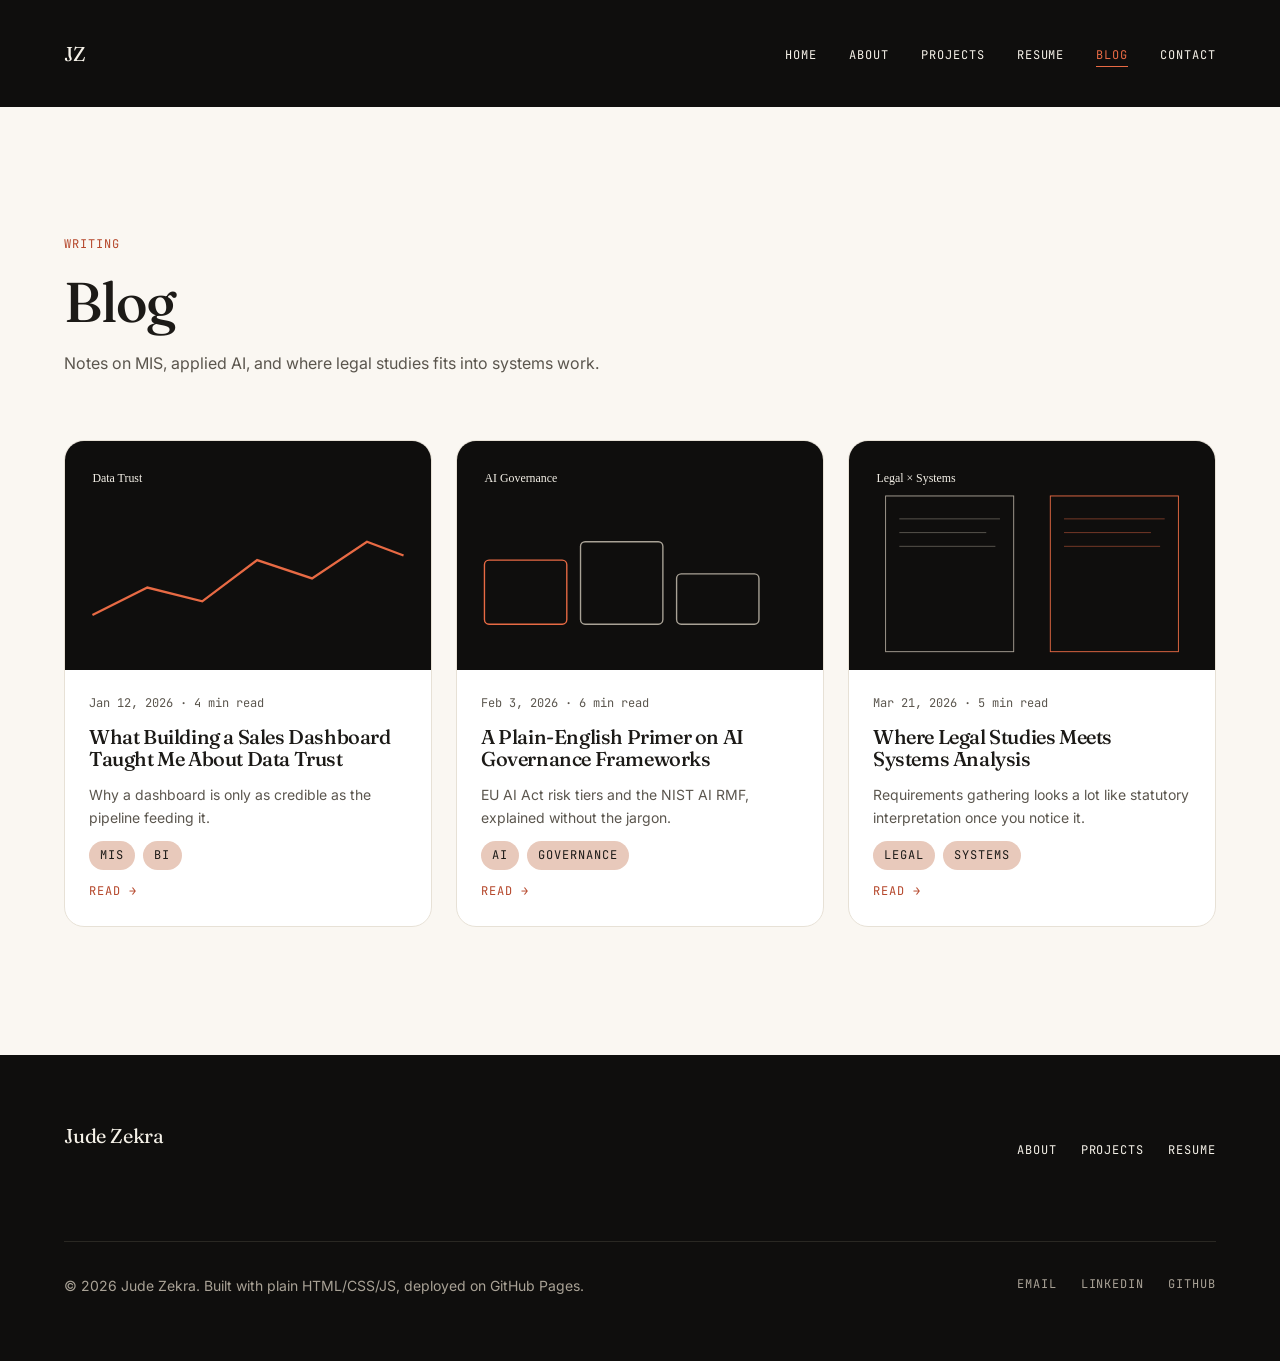
==== blog/index.html @ 4b4a2dd8 "Initial portfolio site Static HTML/CSS/JS personal portfolio for Jude Zekra (MIS, AI cert, Legal Stu" ====
<!DOCTYPE html>
<html lang="en">
<head>
  <meta charset="UTF-8">
  <meta name="viewport" content="width=device-width, initial-scale=1.0">
  <title>Blog — Jude Zekra</title>
  <meta name="description" content="Writing on MIS, applied AI, and legal/regulatory topics by Jude Zekra.">

  <link rel="icon" type="image/svg+xml" href="../assets/img/favicon.svg">
  <link rel="icon" type="image/png" sizes="32x32" href="../assets/img/favicon-32.png">
  <link rel="icon" type="image/png" sizes="16x16" href="../assets/img/favicon-16.png">
  <link rel="apple-touch-icon" href="../assets/img/apple-touch-icon.png">

  <meta property="og:type" content="website">
  <meta property="og:title" content="Blog — Jude Zekra">
  <meta property="og:image" content="../assets/img/og-image.png">
  <meta name="twitter:card" content="summary_large_image">

  <link rel="preconnect" href="https://fonts.googleapis.com">
  <link rel="preconnect" href="https://fonts.gstatic.com" crossorigin>
  <link href="https://fonts.googleapis.com/css2?family=Fraunces:opsz,wght@9..144,400;9..144,500;9..144,600&family=Inter:wght@400;500;600;700&family=JetBrains+Mono:wght@400;500&display=swap" rel="stylesheet">

  <link rel="stylesheet" href="../assets/css/variables.css">
  <link rel="stylesheet" href="../assets/css/base.css">
  <link rel="stylesheet" href="../assets/css/layout.css">
  <link rel="stylesheet" href="../assets/css/components.css">
  <link rel="stylesheet" href="../assets/css/animations.css">
</head>
<body>

  <header class="site-header section--dark">
    <div class="container">
      <a href="../index.html" class="logo">JZ</a>
      <button class="nav-toggle" aria-expanded="false" aria-controls="nav-menu" aria-label="Toggle menu">
        <span></span><span></span><span></span>
      </button>
      <nav id="nav-menu">
        <ul class="nav-list">
          <li><a href="../index.html" class="nav-link">Home</a></li>
          <li><a href="../index.html#about" class="nav-link">About</a></li>
          <li><a href="../index.html#projects" class="nav-link">Projects</a></li>
          <li><a href="../resume.html" class="nav-link">Resume</a></li>
          <li><a href="index.html" class="nav-link is-active">Blog</a></li>
          <li><a href="../index.html#contact" class="nav-link">Contact</a></li>
        </ul>
      </nav>
    </div>
  </header>
  <div class="nav-scrim"></div>

  <main>
    <section class="section">
      <div class="container">
        <div class="section-head" data-reveal>
          <span class="section-label">Writing</span>
          <h1 style="font-size:var(--fs-h1);">Blog</h1>
          <p style="color:var(--ink-soft); margin-top:var(--space-4);">Notes on MIS, applied AI, and where legal studies fits into systems work.</p>
        </div>

        <div class="grid-12">
          <div class="span-4" data-reveal>
            <div class="card">
              <div class="card-media"><img src="../assets/img/blog/post-1.svg" alt=""></div>
              <div class="card-body">
                <span class="card-index">Jan 12, 2026 · 4 min read</span>
                <h3 class="card-title">What Building a Sales Dashboard Taught Me About Data Trust</h3>
                <p class="card-desc">Why a dashboard is only as credible as the pipeline feeding it.</p>
                <div class="tag-row"><span class="tag">MIS</span><span class="tag">BI</span></div>
                <a href="post-mis-dashboard-lessons.html" class="card-link">Read →</a>
              </div>
            </div>
          </div>

          <div class="span-4" data-reveal>
            <div class="card">
              <div class="card-media"><img src="../assets/img/blog/post-2.svg" alt=""></div>
              <div class="card-body">
                <span class="card-index">Feb 3, 2026 · 6 min read</span>
                <h3 class="card-title">A Plain-English Primer on AI Governance Frameworks</h3>
                <p class="card-desc">EU AI Act risk tiers and the NIST AI RMF, explained without the jargon.</p>
                <div class="tag-row"><span class="tag">AI</span><span class="tag">Governance</span></div>
                <a href="post-ai-governance-primer.html" class="card-link">Read →</a>
              </div>
            </div>
          </div>

          <div class="span-4" data-reveal>
            <div class="card">
              <div class="card-media"><img src="../assets/img/blog/post-3.svg" alt=""></div>
              <div class="card-body">
                <span class="card-index">Mar 21, 2026 · 5 min read</span>
                <h3 class="card-title">Where Legal Studies Meets Systems Analysis</h3>
                <p class="card-desc">Requirements gathering looks a lot like statutory interpretation once you notice it.</p>
                <div class="tag-row"><span class="tag">Legal</span><span class="tag">Systems</span></div>
                <a href="post-legal-tech-compliance.html" class="card-link">Read →</a>
              </div>
            </div>
          </div>
        </div>
      </div>
    </section>
  </main>

  <footer class="site-footer section--dark">
    <div class="container">
      <div class="footer-top">
        <span class="logo">Jude Zekra</span>
        <ul class="nav-list" style="display:flex; gap:var(--space-6);">
          <li><a href="../index.html#about" class="nav-link">About</a></li>
          <li><a href="../index.html#projects" class="nav-link">Projects</a></li>
          <li><a href="../resume.html" class="nav-link">Resume</a></li>
        </ul>
      </div>
      <div class="footer-grid" style="font-size:var(--fs-small); color:var(--ink-soft);">
        <span>© 2026 Jude Zekra. Built with plain HTML/CSS/JS, deployed on GitHub Pages.</span>
        <div style="display:flex; gap:var(--space-6);">
          <a href="mailto:judezekra@yahoo.com" class="nav-link">Email</a>
          <a href="https://linkedin.com" class="nav-link">LinkedIn</a>
          <a href="https://github.com" class="nav-link">GitHub</a>
        </div>
      </div>
    </div>
  </footer>

  <script defer src="../assets/js/nav.js"></script>
  <script defer src="../assets/js/scroll-reveal.js"></script>
  <script defer src="../assets/js/smooth-scroll.js"></script>
  <script defer src="../assets/js/cursor.js"></script>
</body>
</html>
---- assets/css/variables.css ----
/* ==========================================================================
   Design Tokens — single source of truth for color, type, spacing, motion
   ========================================================================== */

:root {
  /* Color — light (editorial) sections */
  --color-bg: #FAF7F2;
  --color-surface: #FFFFFF;
  --color-ink: #1C1A17;
  --color-ink-soft: #5B564E;
  --color-border: #E7E1D6;

  /* Color — dark sections (hero / footer) */
  --color-dark-bg: #0F0E0D;
  --color-dark-surface: #1A1815;
  --color-dark-ink: #F5F1E8;
  --color-dark-ink-soft: #A9A296;
  --color-dark-border: #2A2823;

  /* Accent */
  --color-accent: #B5472B;
  --color-accent-bright: #E86A44;
  --color-accent-soft: #E8C9BB;

  /* Semantic aliases (default = light context) */
  --bg: var(--color-bg);
  --surface: var(--color-surface);
  --ink: var(--color-ink);
  --ink-soft: var(--color-ink-soft);
  --border: var(--color-border);
  --accent: var(--color-accent);

  /* Typography */
  --font-display: "Fraunces", Georgia, "Times New Roman", serif;
  --font-body: "Inter", -apple-system, BlinkMacSystemFont, "Segoe UI", sans-serif;
  --font-mono: "JetBrains Mono", ui-monospace, SFMono-Regular, Menlo, monospace;

  --fs-hero: clamp(2.75rem, 6vw + 1rem, 6rem);
  --fs-h1: clamp(2.25rem, 4vw + 1rem, 3.5rem);
  --fs-h2: clamp(1.5rem, 2vw + 1rem, 2.25rem);
  --fs-h3: 1.25rem;
  --fs-body-lg: 1.125rem;
  --fs-body: 1rem;
  --fs-small: 0.875rem;
  --fs-micro: 0.75rem;

  --lh-display: 1.12;
  --lh-body: 1.65;

  --ls-display: -0.02em;
  --ls-body: 0;
  --ls-micro: 0.08em;

  /* Spacing scale */
  --space-1: 0.25rem;
  --space-2: 0.5rem;
  --space-3: 0.75rem;
  --space-4: 1rem;
  --space-6: 1.5rem;
  --space-8: 2rem;
  --space-12: 3rem;
  --space-16: 4rem;
  --space-24: 6rem;
  --space-32: 8rem;
  --space-40: 10rem;

  /* Layout */
  --content-width: 1200px;
  --bleed-width: 1440px;
  --radius-sm: 6px;
  --radius-md: 12px;
  --radius-lg: 20px;
  --radius-pill: 999px;

  /* Motion */
  --ease-out: cubic-bezier(0.16, 1, 0.3, 1);
  --ease-in-out: cubic-bezier(0.65, 0, 0.35, 1);
  --dur-fast: 180ms;
  --dur-base: 320ms;
  --dur-slow: 600ms;

  /* Shadows */
  --shadow-sm: 0 2px 8px rgba(28, 26, 23, 0.06);
  --shadow-md: 0 8px 24px rgba(28, 26, 23, 0.10);
  --shadow-lg: 0 20px 48px rgba(28, 26, 23, 0.16);
  --shadow-dark-md: 0 8px 32px rgba(0, 0, 0, 0.45);
}

/* Reduced motion: collapse all timing to near-instant globally.
   Individual components still decide WHAT changes (opacity vs transform)
   in animations.css, but nothing anywhere runs a long transition. */
@media (prefers-reduced-motion: reduce) {
  :root {
    --dur-fast: 1ms;
    --dur-base: 1ms;
    --dur-slow: 1ms;
  }
}
---- assets/css/base.css ----
/* ==========================================================================
   Reset + base element styling
   ========================================================================== */

*, *::before, *::after { box-sizing: border-box; }

html {
  scroll-behavior: smooth;
}

@media (prefers-reduced-motion: reduce) {
  html { scroll-behavior: auto; }
  *, *::before, *::after {
    animation-duration: 0.01ms !important;
    animation-iteration-count: 1 !important;
    transition-duration: 0.01ms !important;
    scroll-behavior: auto !important;
  }
}

body, h1, h2, h3, h4, p, figure, blockquote, dl, dd {
  margin: 0;
}

body {
  background: var(--bg);
  color: var(--ink);
  font-family: var(--font-body);
  font-size: var(--fs-body);
  line-height: var(--lh-body);
  -webkit-font-smoothing: antialiased;
  text-rendering: optimizeLegibility;
  opacity: 0;
  animation: page-fade-in var(--dur-slow) var(--ease-out) forwards;
  animation-delay: 60ms;
}

@keyframes page-fade-in {
  to { opacity: 1; }
}

img, picture, svg { display: block; max-width: 100%; }

h1, h2, h3, h4 {
  font-family: var(--font-display);
  line-height: var(--lh-display);
  letter-spacing: var(--ls-display);
  font-weight: 500;
  color: inherit;
}

a {
  color: inherit;
  text-decoration: none;
}

ul, ol { list-style: none; padding: 0; }

button {
  font: inherit;
  color: inherit;
  background: none;
  border: none;
  cursor: pointer;
}

input, textarea {
  font: inherit;
  color: inherit;
}

::selection {
  background: var(--color-accent-soft);
  color: var(--color-ink);
}

:focus-visible {
  outline: 2px solid var(--color-accent);
  outline-offset: 3px;
  border-radius: var(--radius-sm);
}

/* Custom scrollbar (WebKit + Firefox) */
html {
  scrollbar-color: var(--color-accent) var(--color-bg);
  scrollbar-width: thin;
}
::-webkit-scrollbar { width: 10px; height: 10px; }
::-webkit-scrollbar-track { background: var(--color-bg); }
::-webkit-scrollbar-thumb {
  background: var(--color-accent);
  border-radius: var(--radius-pill);
  border: 2px solid var(--color-bg);
}

/* Section-level dark context: any element with .section--dark flips the
   semantic aliases so components inherit dark colors automatically */
.section--dark {
  --bg: var(--color-dark-bg);
  --surface: var(--color-dark-surface);
  --ink: var(--color-dark-ink);
  --ink-soft: var(--color-dark-ink-soft);
  --border: var(--color-dark-border);
  --accent: var(--color-accent-bright);
  background: var(--bg);
  color: var(--ink);
}

.visually-hidden {
  position: absolute;
  width: 1px; height: 1px;
  padding: 0; margin: -1px;
  overflow: hidden;
  clip: rect(0, 0, 0, 0);
  white-space: nowrap;
  border: 0;
}
---- assets/css/layout.css ----
/* ==========================================================================
   Layout — containers, grid system, section rhythm, breakpoints
   ========================================================================== */

.container {
  max-width: var(--content-width);
  margin-inline: auto;
  padding-inline: var(--space-6);
}

.bleed {
  width: 100%;
}

.section {
  padding-block: var(--space-32);
}

@media (max-width: 768px) {
  .section { padding-block: var(--space-16); }
  .container { padding-inline: var(--space-4); }
}

.section-head {
  margin-bottom: var(--space-16);
  max-width: 640px;
}

.section-label {
  display: block;
  font-family: var(--font-mono);
  font-size: var(--fs-micro);
  letter-spacing: var(--ls-micro);
  text-transform: uppercase;
  color: var(--accent);
  margin-bottom: var(--space-4);
}

.grid-12 {
  display: grid;
  grid-template-columns: repeat(12, 1fr);
  gap: var(--space-6);
}

@media (max-width: 768px) {
  .grid-12 { grid-template-columns: repeat(4, 1fr); gap: var(--space-4); }
}

/* Asymmetric project grid spans (desktop) */
.span-8 { grid-column: span 8; }
.span-6 { grid-column: span 6; }
.span-4 { grid-column: span 4; }
.span-12 { grid-column: span 12; }

@media (max-width: 768px) {
  .span-8, .span-6, .span-4, .span-12 { grid-column: span 4; }
}

/* Two-column editorial layout (About section) */
.split {
  display: grid;
  grid-template-columns: 1fr 1fr;
  gap: var(--space-16);
  align-items: start;
}

@media (max-width: 768px) {
  .split { grid-template-columns: 1fr; gap: var(--space-8); }
}

/* Header */
.site-header {
  position: sticky;
  top: 0;
  z-index: 100;
  padding-block: var(--space-6);
  transition: background var(--dur-base) var(--ease-out),
              backdrop-filter var(--dur-base) var(--ease-out),
              padding-block var(--dur-base) var(--ease-out),
              border-color var(--dur-base) var(--ease-out);
  border-bottom: 1px solid transparent;
}

.site-header.is-scrolled {
  padding-block: var(--space-3);
  background: color-mix(in srgb, var(--color-dark-bg) 72%, transparent);
  backdrop-filter: blur(14px);
  -webkit-backdrop-filter: blur(14px);
  border-bottom: 1px solid var(--color-dark-border);
}

.site-header .container {
  display: flex;
  align-items: center;
  justify-content: space-between;
}

.nav-list {
  display: flex;
  gap: var(--space-8);
}

@media (max-width: 768px) {
  .nav-list {
    position: fixed;
    inset: 0 0 0 auto;
    width: min(80vw, 340px);
    height: 100vh;
    background: var(--color-dark-surface);
    color: var(--color-dark-ink);
    flex-direction: column;
    justify-content: center;
    gap: var(--space-6);
    padding-inline: var(--space-8);
    transform: translateX(100%);
    transition: transform var(--dur-base) var(--ease-in-out);
  }
  .nav-list.is-open { transform: translateX(0); }
}

/* Footer */
.site-footer {
  padding-block: var(--space-16);
}

.footer-grid {
  display: flex;
  flex-wrap: wrap;
  gap: var(--space-8);
  justify-content: space-between;
  align-items: center;
  border-top: 1px solid var(--border);
  padding-top: var(--space-8);
  margin-top: var(--space-16);
}

.footer-top {
  display: flex;
  justify-content: space-between;
  align-items: flex-start;
  gap: var(--space-8);
  flex-wrap: wrap;
}

/* Resume page timeline */
.timeline {
  border-left: 2px solid var(--border);
  padding-left: var(--space-8);
  display: flex;
  flex-direction: column;
  gap: var(--space-12);
}

.timeline-item { position: relative; }

.timeline-item::before {
  content: "";
  position: absolute;
  left: calc(var(--space-8) * -1 - 5px);
  top: 6px;
  width: 10px; height: 10px;
  border-radius: 50%;
  background: var(--accent);
}

/* Blog / post layout */
.post-header {
  max-width: 720px;
  margin-inline: auto;
}

.post-body {
  max-width: 680px;
  margin-inline: auto;
  display: flex;
  flex-direction: column;
  gap: var(--space-6);
}
---- assets/css/components.css ----
/* ==========================================================================
   Components — buttons, cards, nav, pills, forms, marquee, cursor
   ========================================================================== */

/* Logo / wordmark */
.logo {
  font-family: var(--font-display);
  font-size: 1.25rem;
  letter-spacing: -0.01em;
}

/* Nav links with animated underline */
.nav-link {
  position: relative;
  font-family: var(--font-mono);
  font-size: var(--fs-micro);
  letter-spacing: var(--ls-micro);
  text-transform: uppercase;
  padding-bottom: 2px;
}

.nav-link::after {
  content: "";
  position: absolute;
  left: 0; bottom: -2px;
  width: 100%; height: 1px;
  background: currentColor;
  transform: scaleX(0);
  transform-origin: right;
  transition: transform var(--dur-base) var(--ease-out);
}

.nav-link:hover::after,
.nav-link.is-active::after {
  transform: scaleX(1);
  transform-origin: left;
}

.nav-link.is-active { color: var(--accent); }

/* Mobile nav toggle (hamburger -> X) */
.nav-toggle {
  display: none;
  position: relative;
  z-index: 110;
  width: 32px; height: 24px;
}

.nav-toggle span {
  position: absolute;
  left: 0; right: 0;
  height: 2px;
  background: currentColor;
  transition: transform var(--dur-base) var(--ease-in-out), opacity var(--dur-fast) linear;
}
.nav-toggle span:nth-child(1) { top: 0; }
.nav-toggle span:nth-child(2) { top: 11px; }
.nav-toggle span:nth-child(3) { top: 22px; }

.nav-toggle[aria-expanded="true"] span:nth-child(1) { transform: translateY(11px) rotate(45deg); }
.nav-toggle[aria-expanded="true"] span:nth-child(2) { opacity: 0; }
.nav-toggle[aria-expanded="true"] span:nth-child(3) { transform: translateY(-11px) rotate(-45deg); }

@media (max-width: 768px) {
  .nav-toggle { display: block; color: var(--color-dark-ink); }
  .site-header:not(.is-scrolled) .nav-toggle { color: var(--ink); }
}

.nav-scrim {
  display: none;
}
@media (max-width: 768px) {
  .nav-scrim.is-open {
    display: block;
    position: fixed;
    inset: 0;
    background: rgba(15, 14, 13, 0.5);
    z-index: 90;
  }
}

/* Buttons */
.btn {
  display: inline-flex;
  align-items: center;
  gap: var(--space-2);
  padding: 0.9rem 1.75rem;
  border-radius: var(--radius-pill);
  font-family: var(--font-mono);
  font-size: var(--fs-micro);
  letter-spacing: var(--ls-micro);
  text-transform: uppercase;
  transition: transform var(--dur-fast) var(--ease-out),
              box-shadow var(--dur-fast) var(--ease-out),
              background var(--dur-fast) var(--ease-out);
}

.btn:hover { transform: translateY(-3px); }

.btn-primary {
  background: var(--accent);
  color: var(--color-dark-ink);
  box-shadow: var(--shadow-sm);
}
.btn-primary:hover { box-shadow: var(--shadow-md); }

.btn-outline {
  border: 1px solid var(--border);
  color: var(--ink);
}
.btn-outline:hover { border-color: var(--accent); color: var(--accent); }

/* Tag pills */
.tag {
  display: inline-block;
  font-family: var(--font-mono);
  font-size: var(--fs-micro);
  letter-spacing: var(--ls-micro);
  text-transform: uppercase;
  padding: 0.3rem 0.7rem;
  border-radius: var(--radius-pill);
  background: var(--color-accent-soft);
  color: var(--color-ink);
}

.tag-row { display: flex; flex-wrap: wrap; gap: var(--space-2); }

/* Cards (project + blog share this base) */
.card {
  background: var(--surface);
  border: 1px solid var(--border);
  border-radius: var(--radius-lg);
  overflow: hidden;
  transition: transform var(--dur-base) var(--ease-out),
              box-shadow var(--dur-base) var(--ease-out);
  display: flex;
  flex-direction: column;
  height: 100%;
}

.card:hover {
  transform: translateY(-6px);
  box-shadow: var(--shadow-lg);
}

.card-media {
  aspect-ratio: 16 / 10;
  overflow: hidden;
  background: var(--color-border);
}

.card-media img {
  width: 100%; height: 100%;
  object-fit: cover;
  transition: transform var(--dur-slow) var(--ease-out);
}

.card:hover .card-media img { transform: scale(1.05); }

.card-body {
  padding: var(--space-6);
  display: flex;
  flex-direction: column;
  gap: var(--space-3);
  flex: 1;
}

.card-index {
  font-family: var(--font-mono);
  font-size: var(--fs-micro);
  color: var(--ink-soft);
}

.card-title { font-size: var(--fs-h3); }

.card-desc { color: var(--ink-soft); font-size: var(--fs-small); }

.card-link {
  margin-top: auto;
  font-family: var(--font-mono);
  font-size: var(--fs-micro);
  letter-spacing: var(--ls-micro);
  text-transform: uppercase;
  color: var(--accent);
}

/* Skills marquee (pure CSS, no JS) */
.marquee {
  overflow: hidden;
  border-top: 1px solid var(--border);
  border-bottom: 1px solid var(--border);
  padding-block: var(--space-6);
}

.marquee-track {
  display: flex;
  width: max-content;
  gap: var(--space-8);
  animation: marquee-scroll 28s linear infinite;
}

.marquee:hover .marquee-track { animation-play-state: paused; }

.marquee-track span {
  font-family: var(--font-mono);
  font-size: var(--fs-small);
  letter-spacing: var(--ls-micro);
  text-transform: uppercase;
  color: var(--ink-soft);
  white-space: nowrap;
}

@keyframes marquee-scroll {
  from { transform: translateX(0); }
  to { transform: translateX(-50%); }
}

@media (prefers-reduced-motion: reduce) {
  .marquee-track { animation: none; }
}

/* Forms */
.form-field {
  display: flex;
  flex-direction: column;
  gap: var(--space-2);
  margin-bottom: var(--space-6);
}

.form-field label {
  font-family: var(--font-mono);
  font-size: var(--fs-micro);
  letter-spacing: var(--ls-micro);
  text-transform: uppercase;
  color: var(--ink-soft);
}

.form-field input,
.form-field textarea {
  background: transparent;
  border: none;
  border-bottom: 1px solid var(--border);
  padding-block: var(--space-3);
  color: var(--ink);
  transition: border-color var(--dur-fast) var(--ease-out);
}

.form-field input:focus,
.form-field textarea:focus {
  border-color: var(--accent);
  outline: none;
}

/* Hero grain / gradient mesh */
.hero-texture {
  position: absolute;
  inset: 0;
  z-index: 0;
  background:
    radial-gradient(60% 50% at 85% 10%, color-mix(in srgb, var(--color-accent) 30%, transparent), transparent 60%),
    radial-gradient(40% 40% at 10% 90%, color-mix(in srgb, var(--color-accent-bright) 18%, transparent), transparent 60%);
  pointer-events: none;
}

.hero-grain {
  position: absolute;
  inset: 0;
  z-index: 1;
  opacity: 0.05;
  pointer-events: none;
  background-image: url("data:image/svg+xml;utf8,<svg xmlns='http://www.w3.org/2000/svg' width='120' height='120'><filter id='n'><feTurbulence type='fractalNoise' baseFrequency='0.9' numOctaves='2' stitchTiles='stitch'/></filter><rect width='100%25' height='100%25' filter='url(%23n)'/></svg>");
}

.hero-content { position: relative; z-index: 2; }

/* Custom cursor (desktop/fine-pointer only, JS toggles .is-active) */
.cursor-dot {
  position: fixed;
  top: 0; left: 0;
  width: 18px; height: 18px;
  border-radius: 50%;
  background: var(--color-accent);
  mix-blend-mode: difference;
  pointer-events: none;
  z-index: 9999;
  opacity: 0;
  transform: translate(-50%, -50%);
  transition: opacity var(--dur-fast) linear, width var(--dur-base) var(--ease-out), height var(--dur-base) var(--ease-out);
}

.cursor-dot.is-active { opacity: 1; }
.cursor-dot.is-hovering { width: 40px; height: 40px; }

@media (max-width: 768px), (hover: none), (pointer: coarse) {
  .cursor-dot { display: none; }
}

/* Scroll cue */
.scroll-cue {
  display: inline-flex;
  align-items: center;
  gap: var(--space-2);
  font-family: var(--font-mono);
  font-size: var(--fs-micro);
  letter-spacing: var(--ls-micro);
  text-transform: uppercase;
  color: var(--color-dark-ink-soft);
}

.scroll-cue-dot {
  width: 6px; height: 6px;
  border-radius: 50%;
  background: currentColor;
  animation: scroll-cue-bounce 1.6s ease-in-out infinite;
}

@keyframes scroll-cue-bounce {
  0%, 100% { transform: translateY(0); opacity: 0.4; }
  50% { transform: translateY(6px); opacity: 1; }
}

@media (prefers-reduced-motion: reduce) {
  .scroll-cue-dot { animation: none; }
}
---- assets/css/animations.css ----
/* ==========================================================================
   Scroll-reveal + reduced-motion overrides
   ========================================================================== */

[data-reveal] {
  opacity: 0;
  transform: translateY(24px);
  transition: opacity var(--dur-slow) var(--ease-out),
              transform var(--dur-slow) var(--ease-out);
  transition-delay: calc(var(--i, 0) * 80ms);
}

[data-reveal].is-visible {
  opacity: 1;
  transform: translateY(0);
}

@media (prefers-reduced-motion: reduce) {
  [data-reveal] {
    opacity: 1;
    transform: none;
    transition: none;
  }
}
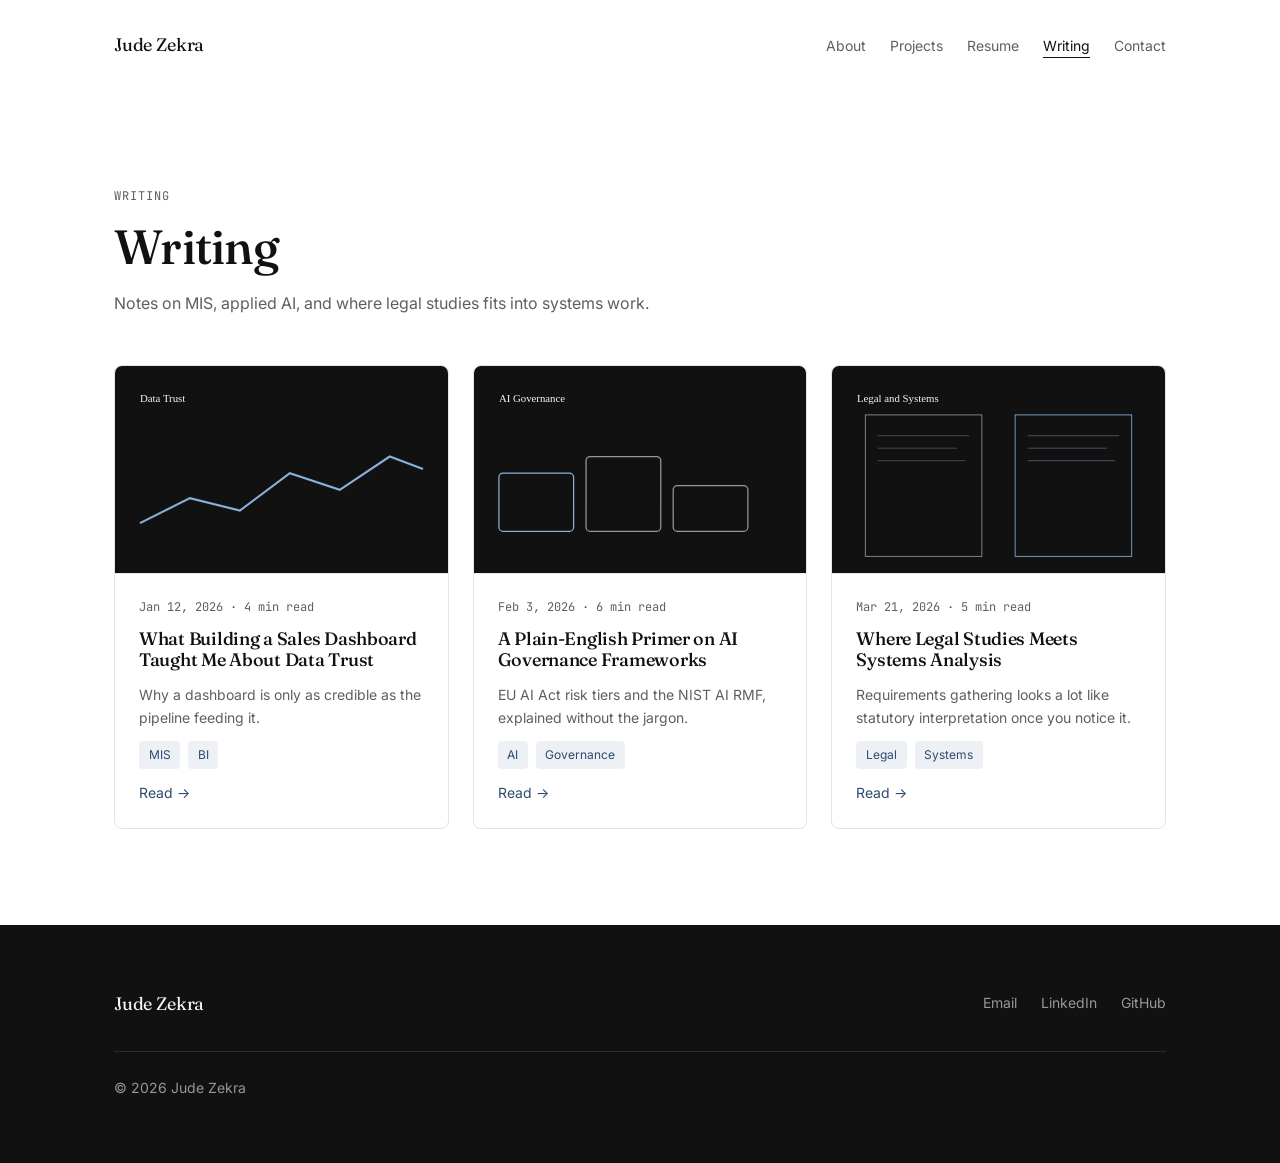
==== commit 6cbe58a7: "Simplify design: neutral palette, remove cursor and decorative effects Swap the warm cream/terracott" ====
--- a/blog/index.html
+++ b/blog/index.html
@@ -28,19 +28,18 @@
 </head>
 <body>
 
-  <header class="site-header section--dark">
+  <header class="site-header">
     <div class="container">
-      <a href="../index.html" class="logo">JZ</a>
+      <a href="../index.html" class="logo">Jude Zekra</a>
       <button class="nav-toggle" aria-expanded="false" aria-controls="nav-menu" aria-label="Toggle menu">
         <span></span><span></span><span></span>
       </button>
       <nav id="nav-menu">
         <ul class="nav-list">
-          <li><a href="../index.html" class="nav-link">Home</a></li>
           <li><a href="../index.html#about" class="nav-link">About</a></li>
           <li><a href="../index.html#projects" class="nav-link">Projects</a></li>
           <li><a href="../resume.html" class="nav-link">Resume</a></li>
-          <li><a href="index.html" class="nav-link is-active">Blog</a></li>
+          <li><a href="index.html" class="nav-link is-active">Writing</a></li>
           <li><a href="../index.html#contact" class="nav-link">Contact</a></li>
         </ul>
       </nav>
@@ -53,7 +52,7 @@
       <div class="container">
         <div class="section-head" data-reveal>
           <span class="section-label">Writing</span>
-          <h1 style="font-size:var(--fs-h1);">Blog</h1>
+          <h1 style="font-size:var(--fs-h1);">Writing</h1>
           <p style="color:var(--ink-soft); margin-top:var(--space-4);">Notes on MIS, applied AI, and where legal studies fits into systems work.</p>
         </div>
 
@@ -105,19 +104,14 @@
     <div class="container">
       <div class="footer-top">
         <span class="logo">Jude Zekra</span>
-        <ul class="nav-list" style="display:flex; gap:var(--space-6);">
-          <li><a href="../index.html#about" class="nav-link">About</a></li>
-          <li><a href="../index.html#projects" class="nav-link">Projects</a></li>
-          <li><a href="../resume.html" class="nav-link">Resume</a></li>
-        </ul>
-      </div>
-      <div class="footer-grid" style="font-size:var(--fs-small); color:var(--ink-soft);">
-        <span>© 2026 Jude Zekra. Built with plain HTML/CSS/JS, deployed on GitHub Pages.</span>
         <div style="display:flex; gap:var(--space-6);">
           <a href="mailto:judezekra@yahoo.com" class="nav-link">Email</a>
           <a href="https://linkedin.com" class="nav-link">LinkedIn</a>
-          <a href="https://github.com" class="nav-link">GitHub</a>
+          <a href="https://github.com/judezekra" class="nav-link">GitHub</a>
         </div>
+      </div>
+      <div class="footer-grid" style="font-size:var(--fs-small); color:var(--ink-soft);">
+        <span>© 2026 Jude Zekra</span>
       </div>
     </div>
   </footer>
@@ -125,6 +119,5 @@
   <script defer src="../assets/js/nav.js"></script>
   <script defer src="../assets/js/scroll-reveal.js"></script>
   <script defer src="../assets/js/smooth-scroll.js"></script>
-  <script defer src="../assets/js/cursor.js"></script>
 </body>
 </html>
--- a/assets/css/variables.css
+++ b/assets/css/variables.css
@@ -3,24 +3,24 @@
    ========================================================================== */
 
 :root {
-  /* Color — light (editorial) sections */
-  --color-bg: #FAF7F2;
-  --color-surface: #FFFFFF;
-  --color-ink: #1C1A17;
-  --color-ink-soft: #5B564E;
-  --color-border: #E7E1D6;
+  /* Color — light (default) */
+  --color-bg: #FFFFFF;
+  --color-surface: #FAFAF9;
+  --color-ink: #111111;
+  --color-ink-soft: #5F5F5C;
+  --color-border: #E4E4E1;
 
-  /* Color — dark sections (hero / footer) */
-  --color-dark-bg: #0F0E0D;
-  --color-dark-surface: #1A1815;
-  --color-dark-ink: #F5F1E8;
-  --color-dark-ink-soft: #A9A296;
-  --color-dark-border: #2A2823;
+  /* Color — dark (footer only) */
+  --color-dark-bg: #111111;
+  --color-dark-surface: #1B1B1B;
+  --color-dark-ink: #F5F5F3;
+  --color-dark-ink-soft: #979793;
+  --color-dark-border: #2C2C2C;
 
-  /* Accent */
-  --color-accent: #B5472B;
-  --color-accent-bright: #E86A44;
-  --color-accent-soft: #E8C9BB;
+  /* Accent — muted slate blue, used sparingly */
+  --color-accent: #2F4A6D;
+  --color-accent-bright: #8AB0D9;
+  --color-accent-soft: #EDF1F6;
 
   /* Semantic aliases (default = light context) */
   --bg: var(--color-bg);
@@ -35,19 +35,19 @@
   --font-body: "Inter", -apple-system, BlinkMacSystemFont, "Segoe UI", sans-serif;
   --font-mono: "JetBrains Mono", ui-monospace, SFMono-Regular, Menlo, monospace;
 
-  --fs-hero: clamp(2.75rem, 6vw + 1rem, 6rem);
-  --fs-h1: clamp(2.25rem, 4vw + 1rem, 3.5rem);
-  --fs-h2: clamp(1.5rem, 2vw + 1rem, 2.25rem);
-  --fs-h3: 1.25rem;
-  --fs-body-lg: 1.125rem;
+  --fs-hero: clamp(2.5rem, 5vw + 1rem, 4.5rem);
+  --fs-h1: clamp(2rem, 3vw + 1rem, 3rem);
+  --fs-h2: clamp(1.375rem, 1.5vw + 1rem, 1.875rem);
+  --fs-h3: 1.125rem;
+  --fs-body-lg: 1.0625rem;
   --fs-body: 1rem;
   --fs-small: 0.875rem;
   --fs-micro: 0.75rem;
 
-  --lh-display: 1.12;
+  --lh-display: 1.15;
   --lh-body: 1.65;
 
-  --ls-display: -0.02em;
+  --ls-display: -0.015em;
   --ls-body: 0;
   --ls-micro: 0.08em;
 
@@ -65,30 +65,25 @@
   --space-40: 10rem;
 
   /* Layout */
-  --content-width: 1200px;
-  --bleed-width: 1440px;
-  --radius-sm: 6px;
-  --radius-md: 12px;
-  --radius-lg: 20px;
+  --content-width: 1100px;
+  --radius-sm: 4px;
+  --radius-md: 8px;
+  --radius-lg: 12px;
   --radius-pill: 999px;
 
   /* Motion */
   --ease-out: cubic-bezier(0.16, 1, 0.3, 1);
   --ease-in-out: cubic-bezier(0.65, 0, 0.35, 1);
   --dur-fast: 180ms;
-  --dur-base: 320ms;
-  --dur-slow: 600ms;
+  --dur-base: 300ms;
+  --dur-slow: 500ms;
 
-  /* Shadows */
-  --shadow-sm: 0 2px 8px rgba(28, 26, 23, 0.06);
-  --shadow-md: 0 8px 24px rgba(28, 26, 23, 0.10);
-  --shadow-lg: 0 20px 48px rgba(28, 26, 23, 0.16);
-  --shadow-dark-md: 0 8px 32px rgba(0, 0, 0, 0.45);
+  /* Shadows — restrained */
+  --shadow-sm: 0 1px 2px rgba(17, 17, 17, 0.04);
+  --shadow-md: 0 4px 16px rgba(17, 17, 17, 0.07);
 }
 
-/* Reduced motion: collapse all timing to near-instant globally.
-   Individual components still decide WHAT changes (opacity vs transform)
-   in animations.css, but nothing anywhere runs a long transition. */
+/* Reduced motion: collapse all timing to near-instant globally. */
 @media (prefers-reduced-motion: reduce) {
   :root {
     --dur-fast: 1ms;
--- a/assets/css/base.css
+++ b/assets/css/base.css
@@ -71,7 +71,7 @@
 
 ::selection {
   background: var(--color-accent-soft);
-  color: var(--color-ink);
+  color: var(--color-accent);
 }
 
 :focus-visible {
@@ -80,15 +80,15 @@
   border-radius: var(--radius-sm);
 }
 
-/* Custom scrollbar (WebKit + Firefox) */
+/* Scrollbar */
 html {
-  scrollbar-color: var(--color-accent) var(--color-bg);
+  scrollbar-color: #C9C9C5 var(--color-bg);
   scrollbar-width: thin;
 }
 ::-webkit-scrollbar { width: 10px; height: 10px; }
 ::-webkit-scrollbar-track { background: var(--color-bg); }
 ::-webkit-scrollbar-thumb {
-  background: var(--color-accent);
+  background: #C9C9C5;
   border-radius: var(--radius-pill);
   border: 2px solid var(--color-bg);
 }
--- a/assets/css/layout.css
+++ b/assets/css/layout.css
@@ -8,12 +8,12 @@
   padding-inline: var(--space-6);
 }
 
-.bleed {
-  width: 100%;
+.section {
+  padding-block: var(--space-24);
 }
 
-.section {
-  padding-block: var(--space-32);
+.section + .section {
+  border-top: 1px solid var(--border);
 }
 
 @media (max-width: 768px) {
@@ -22,7 +22,7 @@
 }
 
 .section-head {
-  margin-bottom: var(--space-16);
+  margin-bottom: var(--space-12);
   max-width: 640px;
 }
 
@@ -32,10 +32,11 @@
   font-size: var(--fs-micro);
   letter-spacing: var(--ls-micro);
   text-transform: uppercase;
-  color: var(--accent);
-  margin-bottom: var(--space-4);
+  color: var(--ink-soft);
+  margin-bottom: var(--space-3);
 }
 
+/* Grid */
 .grid-12 {
   display: grid;
   grid-template-columns: repeat(12, 1fr);
@@ -46,7 +47,6 @@
   .grid-12 { grid-template-columns: repeat(4, 1fr); gap: var(--space-4); }
 }
 
-/* Asymmetric project grid spans (desktop) */
 .span-8 { grid-column: span 8; }
 .span-6 { grid-column: span 6; }
 .span-4 { grid-column: span 4; }
@@ -56,10 +56,10 @@
   .span-8, .span-6, .span-4, .span-12 { grid-column: span 4; }
 }
 
-/* Two-column editorial layout (About section) */
+/* Two-column layout */
 .split {
   display: grid;
-  grid-template-columns: 1fr 1fr;
+  grid-template-columns: 1fr 1.4fr;
   gap: var(--space-16);
   align-items: start;
 }
@@ -73,20 +73,17 @@
   position: sticky;
   top: 0;
   z-index: 100;
-  padding-block: var(--space-6);
-  transition: background var(--dur-base) var(--ease-out),
-              backdrop-filter var(--dur-base) var(--ease-out),
-              padding-block var(--dur-base) var(--ease-out),
-              border-color var(--dur-base) var(--ease-out);
+  padding-block: var(--space-4);
+  background: var(--bg);
   border-bottom: 1px solid transparent;
+  transition: border-color var(--dur-base) var(--ease-out);
 }
 
 .site-header.is-scrolled {
-  padding-block: var(--space-3);
-  background: color-mix(in srgb, var(--color-dark-bg) 72%, transparent);
-  backdrop-filter: blur(14px);
-  -webkit-backdrop-filter: blur(14px);
-  border-bottom: 1px solid var(--color-dark-border);
+  border-bottom-color: var(--border);
+  background: rgba(255, 255, 255, 0.85);
+  backdrop-filter: blur(10px);
+  -webkit-backdrop-filter: blur(10px);
 }
 
 .site-header .container {
@@ -97,17 +94,17 @@
 
 .nav-list {
   display: flex;
-  gap: var(--space-8);
+  gap: var(--space-6);
 }
 
 @media (max-width: 768px) {
   .nav-list {
     position: fixed;
     inset: 0 0 0 auto;
-    width: min(80vw, 340px);
+    width: min(78vw, 320px);
     height: 100vh;
-    background: var(--color-dark-surface);
-    color: var(--color-dark-ink);
+    background: var(--color-bg);
+    border-left: 1px solid var(--color-border);
     flex-direction: column;
     justify-content: center;
     gap: var(--space-6);
@@ -118,37 +115,46 @@
   .nav-list.is-open { transform: translateX(0); }
 }
 
+/* Hero */
+.hero {
+  padding-block: var(--space-32) var(--space-24);
+}
+
+@media (max-width: 768px) {
+  .hero { padding-block: var(--space-16); }
+}
+
 /* Footer */
 .site-footer {
   padding-block: var(--space-16);
 }
 
-.footer-grid {
-  display: flex;
-  flex-wrap: wrap;
-  gap: var(--space-8);
-  justify-content: space-between;
-  align-items: center;
-  border-top: 1px solid var(--border);
-  padding-top: var(--space-8);
-  margin-top: var(--space-16);
-}
-
 .footer-top {
   display: flex;
   justify-content: space-between;
-  align-items: flex-start;
+  align-items: center;
   gap: var(--space-8);
   flex-wrap: wrap;
 }
 
-/* Resume page timeline */
+.footer-grid {
+  display: flex;
+  flex-wrap: wrap;
+  gap: var(--space-6);
+  justify-content: space-between;
+  align-items: center;
+  border-top: 1px solid var(--border);
+  padding-top: var(--space-6);
+  margin-top: var(--space-8);
+}
+
+/* Resume timeline */
 .timeline {
-  border-left: 2px solid var(--border);
-  padding-left: var(--space-8);
+  border-left: 1px solid var(--border);
+  padding-left: var(--space-6);
   display: flex;
   flex-direction: column;
-  gap: var(--space-12);
+  gap: var(--space-8);
 }
 
 .timeline-item { position: relative; }
@@ -156,22 +162,20 @@
 .timeline-item::before {
   content: "";
   position: absolute;
-  left: calc(var(--space-8) * -1 - 5px);
-  top: 6px;
-  width: 10px; height: 10px;
+  left: calc(var(--space-6) * -1 - 4px);
+  top: 8px;
+  width: 7px; height: 7px;
   border-radius: 50%;
-  background: var(--accent);
+  background: var(--ink);
 }
 
 /* Blog / post layout */
 .post-header {
-  max-width: 720px;
-  margin-inline: auto;
+  max-width: 680px;
 }
 
 .post-body {
-  max-width: 680px;
-  margin-inline: auto;
+  max-width: 660px;
   display: flex;
   flex-direction: column;
   gap: var(--space-6);
--- a/assets/css/components.css
+++ b/assets/css/components.css
@@ -1,22 +1,21 @@
 /* ==========================================================================
-   Components — buttons, cards, nav, pills, forms, marquee, cursor
+   Components — buttons, cards, nav, pills, forms
    ========================================================================== */
 
 /* Logo / wordmark */
 .logo {
   font-family: var(--font-display);
-  font-size: 1.25rem;
+  font-size: 1.125rem;
   letter-spacing: -0.01em;
 }
 
 /* Nav links with animated underline */
 .nav-link {
   position: relative;
-  font-family: var(--font-mono);
-  font-size: var(--fs-micro);
-  letter-spacing: var(--ls-micro);
-  text-transform: uppercase;
+  font-size: var(--fs-small);
+  color: var(--ink-soft);
   padding-bottom: 2px;
+  transition: color var(--dur-fast) var(--ease-out);
 }
 
 .nav-link::after {
@@ -30,51 +29,49 @@
   transition: transform var(--dur-base) var(--ease-out);
 }
 
+.nav-link:hover { color: var(--ink); }
 .nav-link:hover::after,
 .nav-link.is-active::after {
   transform: scaleX(1);
   transform-origin: left;
 }
 
-.nav-link.is-active { color: var(--accent); }
+.nav-link.is-active { color: var(--ink); }
 
 /* Mobile nav toggle (hamburger -> X) */
 .nav-toggle {
   display: none;
   position: relative;
   z-index: 110;
-  width: 32px; height: 24px;
+  width: 28px; height: 20px;
 }
 
 .nav-toggle span {
   position: absolute;
   left: 0; right: 0;
-  height: 2px;
+  height: 1.5px;
   background: currentColor;
   transition: transform var(--dur-base) var(--ease-in-out), opacity var(--dur-fast) linear;
 }
 .nav-toggle span:nth-child(1) { top: 0; }
-.nav-toggle span:nth-child(2) { top: 11px; }
-.nav-toggle span:nth-child(3) { top: 22px; }
-
-.nav-toggle[aria-expanded="true"] span:nth-child(1) { transform: translateY(11px) rotate(45deg); }
+.nav-toggle span:nth-child(2) { top: 9px; }
+.nav-toggle span:nth-child(3) { top: 18px; }
+
+.nav-toggle[aria-expanded="true"] span:nth-child(1) { transform: translateY(9px) rotate(45deg); }
 .nav-toggle[aria-expanded="true"] span:nth-child(2) { opacity: 0; }
-.nav-toggle[aria-expanded="true"] span:nth-child(3) { transform: translateY(-11px) rotate(-45deg); }
+.nav-toggle[aria-expanded="true"] span:nth-child(3) { transform: translateY(-9px) rotate(-45deg); }
 
 @media (max-width: 768px) {
-  .nav-toggle { display: block; color: var(--color-dark-ink); }
-  .site-header:not(.is-scrolled) .nav-toggle { color: var(--ink); }
-}
-
-.nav-scrim {
-  display: none;
-}
+  .nav-toggle { display: block; }
+}
+
+.nav-scrim { display: none; }
 @media (max-width: 768px) {
   .nav-scrim.is-open {
     display: block;
     position: fixed;
     inset: 0;
-    background: rgba(15, 14, 13, 0.5);
+    background: rgba(17, 17, 17, 0.35);
     z-index: 90;
   }
 }
@@ -84,78 +81,64 @@
   display: inline-flex;
   align-items: center;
   gap: var(--space-2);
-  padding: 0.9rem 1.75rem;
-  border-radius: var(--radius-pill);
-  font-family: var(--font-mono);
-  font-size: var(--fs-micro);
-  letter-spacing: var(--ls-micro);
-  text-transform: uppercase;
-  transition: transform var(--dur-fast) var(--ease-out),
-              box-shadow var(--dur-fast) var(--ease-out),
-              background var(--dur-fast) var(--ease-out);
-}
-
-.btn:hover { transform: translateY(-3px); }
+  padding: 0.7rem 1.4rem;
+  border-radius: var(--radius-sm);
+  font-size: var(--fs-small);
+  font-weight: 500;
+  transition: background var(--dur-fast) var(--ease-out),
+              border-color var(--dur-fast) var(--ease-out),
+              color var(--dur-fast) var(--ease-out);
+}
 
 .btn-primary {
-  background: var(--accent);
-  color: var(--color-dark-ink);
-  box-shadow: var(--shadow-sm);
-}
-.btn-primary:hover { box-shadow: var(--shadow-md); }
+  background: var(--ink);
+  color: var(--bg);
+}
+.btn-primary:hover { background: var(--accent); }
 
 .btn-outline {
   border: 1px solid var(--border);
   color: var(--ink);
 }
-.btn-outline:hover { border-color: var(--accent); color: var(--accent); }
+.btn-outline:hover { border-color: var(--ink); }
 
 /* Tag pills */
 .tag {
   display: inline-block;
-  font-family: var(--font-mono);
   font-size: var(--fs-micro);
-  letter-spacing: var(--ls-micro);
-  text-transform: uppercase;
-  padding: 0.3rem 0.7rem;
-  border-radius: var(--radius-pill);
+  padding: 0.25rem 0.6rem;
+  border-radius: var(--radius-sm);
   background: var(--color-accent-soft);
-  color: var(--color-ink);
+  color: var(--color-accent);
 }
 
 .tag-row { display: flex; flex-wrap: wrap; gap: var(--space-2); }
 
 /* Cards (project + blog share this base) */
 .card {
-  background: var(--surface);
+  background: var(--bg);
   border: 1px solid var(--border);
-  border-radius: var(--radius-lg);
+  border-radius: var(--radius-md);
   overflow: hidden;
-  transition: transform var(--dur-base) var(--ease-out),
-              box-shadow var(--dur-base) var(--ease-out);
+  transition: border-color var(--dur-base) var(--ease-out);
   display: flex;
   flex-direction: column;
   height: 100%;
 }
 
-.card:hover {
-  transform: translateY(-6px);
-  box-shadow: var(--shadow-lg);
-}
+.card:hover { border-color: var(--ink); }
 
 .card-media {
   aspect-ratio: 16 / 10;
   overflow: hidden;
-  background: var(--color-border);
+  background: var(--surface);
+  border-bottom: 1px solid var(--border);
 }
 
 .card-media img {
   width: 100%; height: 100%;
   object-fit: cover;
-  transition: transform var(--dur-slow) var(--ease-out);
-}
-
-.card:hover .card-media img { transform: scale(1.05); }
+}
 
 .card-body {
   padding: var(--space-6);
@@ -177,46 +160,26 @@
 
 .card-link {
   margin-top: auto;
-  font-family: var(--font-mono);
+  font-size: var(--fs-small);
+  color: var(--accent);
+}
+
+.card-link:hover { text-decoration: underline; }
+
+/* Skills — static list, grouped */
+.skill-group {
+  display: flex;
+  flex-direction: column;
+  gap: var(--space-3);
+}
+
+.skill-group h3 {
+  font-family: var(--font-body);
   font-size: var(--fs-micro);
+  font-weight: 500;
   letter-spacing: var(--ls-micro);
   text-transform: uppercase;
-  color: var(--accent);
-}
-
-/* Skills marquee (pure CSS, no JS) */
-.marquee {
-  overflow: hidden;
-  border-top: 1px solid var(--border);
-  border-bottom: 1px solid var(--border);
-  padding-block: var(--space-6);
-}
-
-.marquee-track {
-  display: flex;
-  width: max-content;
-  gap: var(--space-8);
-  animation: marquee-scroll 28s linear infinite;
-}
-
-.marquee:hover .marquee-track { animation-play-state: paused; }
-
-.marquee-track span {
-  font-family: var(--font-mono);
-  font-size: var(--fs-small);
-  letter-spacing: var(--ls-micro);
-  text-transform: uppercase;
-  color: var(--ink-soft);
-  white-space: nowrap;
-}
-
-@keyframes marquee-scroll {
-  from { transform: translateX(0); }
-  to { transform: translateX(-50%); }
-}
-
-@media (prefers-reduced-motion: reduce) {
-  .marquee-track { animation: none; }
+  color: var(--ink-soft);
 }
 
 /* Forms */
@@ -228,97 +191,22 @@
 }
 
 .form-field label {
-  font-family: var(--font-mono);
-  font-size: var(--fs-micro);
-  letter-spacing: var(--ls-micro);
-  text-transform: uppercase;
+  font-size: var(--fs-small);
   color: var(--ink-soft);
 }
 
 .form-field input,
 .form-field textarea {
   background: transparent;
-  border: none;
-  border-bottom: 1px solid var(--border);
-  padding-block: var(--space-3);
+  border: 1px solid var(--border);
+  border-radius: var(--radius-sm);
+  padding: var(--space-3);
   color: var(--ink);
   transition: border-color var(--dur-fast) var(--ease-out);
 }
 
 .form-field input:focus,
 .form-field textarea:focus {
-  border-color: var(--accent);
+  border-color: var(--ink);
   outline: none;
 }
-
-/* Hero grain / gradient mesh */
-.hero-texture {
-  position: absolute;
-  inset: 0;
-  z-index: 0;
-  background:
-    radial-gradient(60% 50% at 85% 10%, color-mix(in srgb, var(--color-accent) 30%, transparent), transparent 60%),
-    radial-gradient(40% 40% at 10% 90%, color-mix(in srgb, var(--color-accent-bright) 18%, transparent), transparent 60%);
-  pointer-events: none;
-}
-
-.hero-grain {
-  position: absolute;
-  inset: 0;
-  z-index: 1;
-  opacity: 0.05;
-  pointer-events: none;
-  background-image: url("data:image/svg+xml;utf8,<svg xmlns='http://www.w3.org/2000/svg' width='120' height='120'><filter id='n'><feTurbulence type='fractalNoise' baseFrequency='0.9' numOctaves='2' stitchTiles='stitch'/></filter><rect width='100%25' height='100%25' filter='url(%23n)'/></svg>");
-}
-
-.hero-content { position: relative; z-index: 2; }
-
-/* Custom cursor (desktop/fine-pointer only, JS toggles .is-active) */
-.cursor-dot {
-  position: fixed;
-  top: 0; left: 0;
-  width: 18px; height: 18px;
-  border-radius: 50%;
-  background: var(--color-accent);
-  mix-blend-mode: difference;
-  pointer-events: none;
-  z-index: 9999;
-  opacity: 0;
-  transform: translate(-50%, -50%);
-  transition: opacity var(--dur-fast) linear, width var(--dur-base) var(--ease-out), height var(--dur-base) var(--ease-out);
-}
-
-.cursor-dot.is-active { opacity: 1; }
-.cursor-dot.is-hovering { width: 40px; height: 40px; }
-
-@media (max-width: 768px), (hover: none), (pointer: coarse) {
-  .cursor-dot { display: none; }
-}
-
-/* Scroll cue */
-.scroll-cue {
-  display: inline-flex;
-  align-items: center;
-  gap: var(--space-2);
-  font-family: var(--font-mono);
-  font-size: var(--fs-micro);
-  letter-spacing: var(--ls-micro);
-  text-transform: uppercase;
-  color: var(--color-dark-ink-soft);
-}
-
-.scroll-cue-dot {
-  width: 6px; height: 6px;
-  border-radius: 50%;
-  background: currentColor;
-  animation: scroll-cue-bounce 1.6s ease-in-out infinite;
-}
-
-@keyframes scroll-cue-bounce {
-  0%, 100% { transform: translateY(0); opacity: 0.4; }
-  50% { transform: translateY(6px); opacity: 1; }
-}
-
-@media (prefers-reduced-motion: reduce) {
-  .scroll-cue-dot { animation: none; }
-}
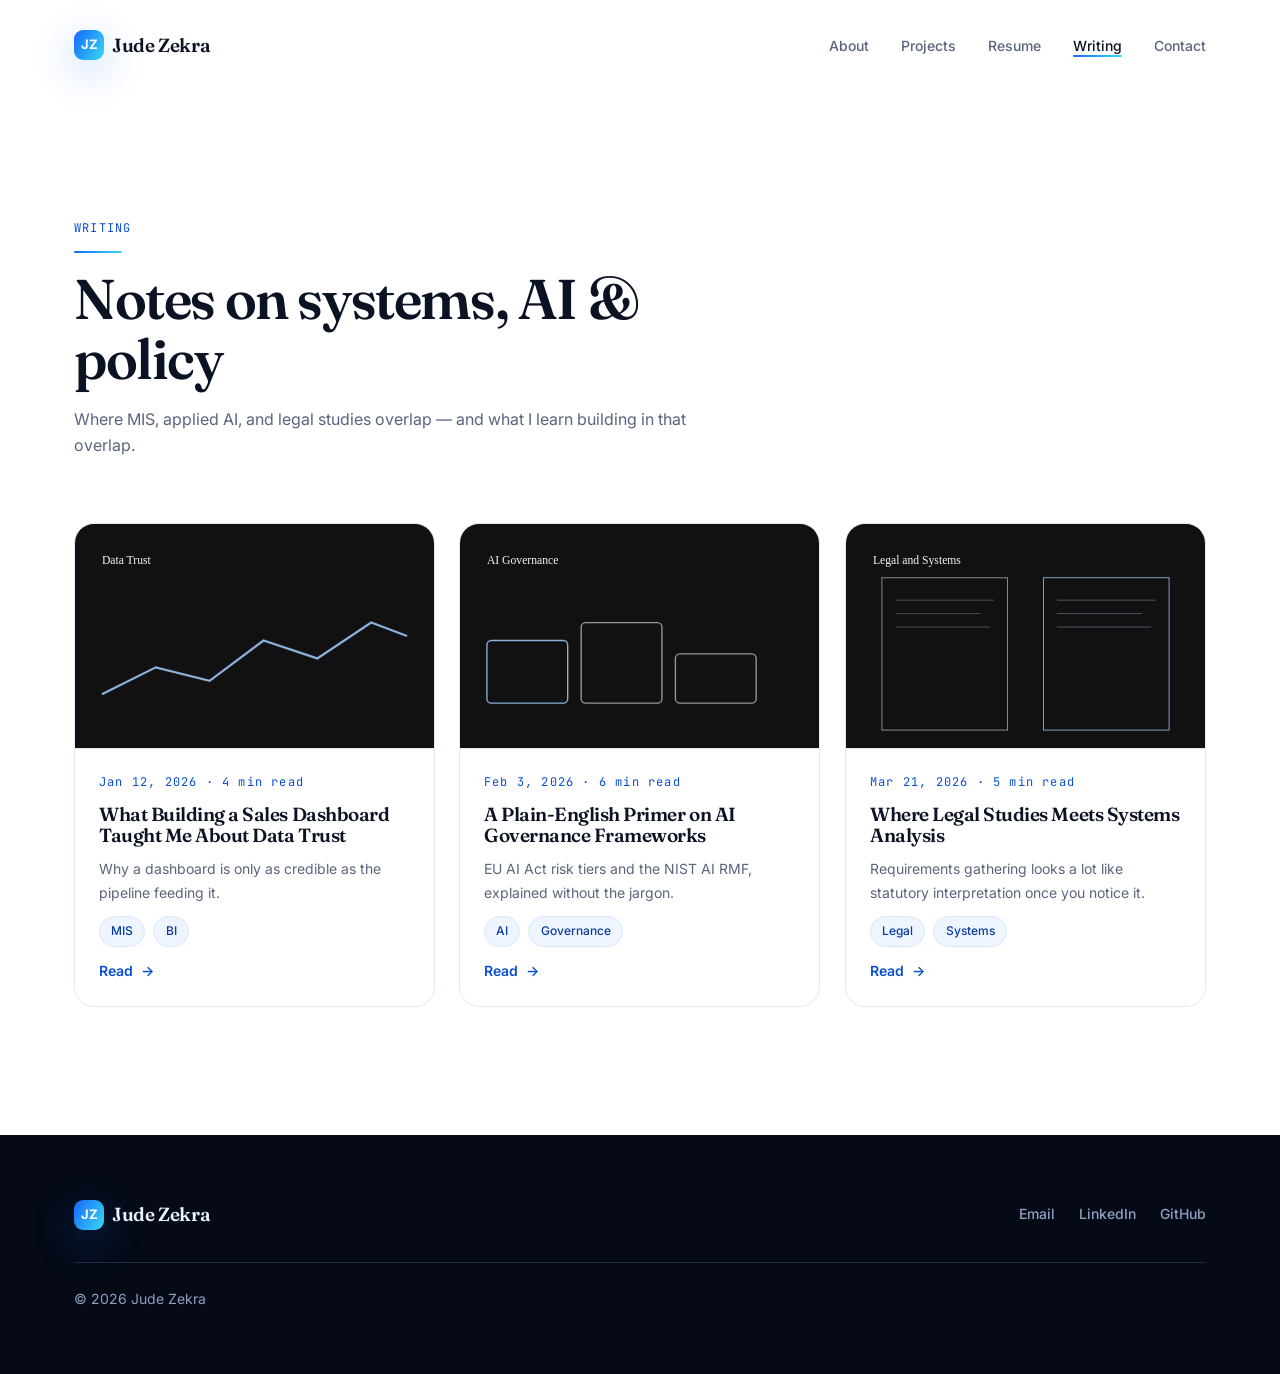
==== commit c990f785: "Bold blue redesign with a full motion system Palette: electric blue (#1668FF) to cyan gradient accen" ====
--- a/blog/index.html
+++ b/blog/index.html
@@ -28,9 +28,11 @@
 </head>
 <body>
 
-  <header class="site-header">
+  <div class="scroll-progress"></div>
+
+  <header class="site-header site-header--light">
     <div class="container">
-      <a href="../index.html" class="logo">Jude Zekra</a>
+      <a href="../index.html" class="logo"><span class="logo-mark">JZ</span> Jude Zekra</a>
       <button class="nav-toggle" aria-expanded="false" aria-controls="nav-menu" aria-label="Toggle menu">
         <span></span><span></span><span></span>
       </button>
@@ -52,48 +54,48 @@
       <div class="container">
         <div class="section-head" data-reveal>
           <span class="section-label">Writing</span>
-          <h1 style="font-size:var(--fs-h1);">Writing</h1>
-          <p style="color:var(--ink-soft); margin-top:var(--space-4);">Notes on MIS, applied AI, and where legal studies fits into systems work.</p>
+          <h1 style="font-size:var(--fs-h1);">Notes on systems, AI &amp; policy</h1>
+          <p style="color:var(--ink-soft); margin-top:var(--space-4);">Where MIS, applied AI, and legal studies overlap — and what I learn building in that overlap.</p>
         </div>
 
         <div class="grid-12">
           <div class="span-4" data-reveal>
-            <div class="card">
+            <article class="card" data-tilt>
               <div class="card-media"><img src="../assets/img/blog/post-1.svg" alt=""></div>
               <div class="card-body">
                 <span class="card-index">Jan 12, 2026 · 4 min read</span>
                 <h3 class="card-title">What Building a Sales Dashboard Taught Me About Data Trust</h3>
                 <p class="card-desc">Why a dashboard is only as credible as the pipeline feeding it.</p>
                 <div class="tag-row"><span class="tag">MIS</span><span class="tag">BI</span></div>
-                <a href="post-mis-dashboard-lessons.html" class="card-link">Read →</a>
+                <a href="post-mis-dashboard-lessons.html" class="card-link">Read <span class="btn-arrow">→</span></a>
               </div>
-            </div>
+            </article>
           </div>
 
           <div class="span-4" data-reveal>
-            <div class="card">
+            <article class="card" data-tilt>
               <div class="card-media"><img src="../assets/img/blog/post-2.svg" alt=""></div>
               <div class="card-body">
                 <span class="card-index">Feb 3, 2026 · 6 min read</span>
                 <h3 class="card-title">A Plain-English Primer on AI Governance Frameworks</h3>
                 <p class="card-desc">EU AI Act risk tiers and the NIST AI RMF, explained without the jargon.</p>
                 <div class="tag-row"><span class="tag">AI</span><span class="tag">Governance</span></div>
-                <a href="post-ai-governance-primer.html" class="card-link">Read →</a>
+                <a href="post-ai-governance-primer.html" class="card-link">Read <span class="btn-arrow">→</span></a>
               </div>
-            </div>
+            </article>
           </div>
 
           <div class="span-4" data-reveal>
-            <div class="card">
+            <article class="card" data-tilt>
               <div class="card-media"><img src="../assets/img/blog/post-3.svg" alt=""></div>
               <div class="card-body">
                 <span class="card-index">Mar 21, 2026 · 5 min read</span>
                 <h3 class="card-title">Where Legal Studies Meets Systems Analysis</h3>
                 <p class="card-desc">Requirements gathering looks a lot like statutory interpretation once you notice it.</p>
                 <div class="tag-row"><span class="tag">Legal</span><span class="tag">Systems</span></div>
-                <a href="post-legal-tech-compliance.html" class="card-link">Read →</a>
+                <a href="post-legal-tech-compliance.html" class="card-link">Read <span class="btn-arrow">→</span></a>
               </div>
-            </div>
+            </article>
           </div>
         </div>
       </div>
@@ -103,7 +105,7 @@
   <footer class="site-footer section--dark">
     <div class="container">
       <div class="footer-top">
-        <span class="logo">Jude Zekra</span>
+        <a href="../index.html" class="logo"><span class="logo-mark">JZ</span> Jude Zekra</a>
         <div style="display:flex; gap:var(--space-6);">
           <a href="mailto:judezekra@yahoo.com" class="nav-link">Email</a>
           <a href="https://linkedin.com" class="nav-link">LinkedIn</a>
@@ -119,5 +121,6 @@
   <script defer src="../assets/js/nav.js"></script>
   <script defer src="../assets/js/scroll-reveal.js"></script>
   <script defer src="../assets/js/smooth-scroll.js"></script>
+  <script defer src="../assets/js/motion.js"></script>
 </body>
 </html>
--- a/assets/css/variables.css
+++ b/assets/css/variables.css
@@ -1,89 +1,105 @@
 /* ==========================================================================
-   Design Tokens — single source of truth for color, type, spacing, motion
+   Design Tokens
    ========================================================================== */
 
 :root {
-  /* Color — light (default) */
+  /* Blue scale */
+  --blue-50:  #EEF5FF;
+  --blue-100: #D9E7FF;
+  --blue-200: #B4CFFF;
+  --blue-300: #7AB0FF;
+  --blue-400: #4A8CFF;
+  --blue-500: #1668FF;
+  --blue-600: #0B4FD1;
+  --blue-700: #0A3D9E;
+  --cyan-400: #38D9F0;
+
+  /* Navy scale (dark sections) */
+  --navy-900: #050A16;
+  --navy-800: #0A1226;
+  --navy-700: #121C35;
+  --navy-600: #1C2942;
+
+  /* Light context */
   --color-bg: #FFFFFF;
-  --color-surface: #FAFAF9;
-  --color-ink: #111111;
-  --color-ink-soft: #5F5F5C;
-  --color-border: #E4E4E1;
+  --color-bg-alt: #F5F8FF;
+  --color-surface: #FFFFFF;
+  --color-ink: #0A1224;
+  --color-ink-soft: #59647D;
+  --color-border: #E2E8F5;
 
-  /* Color — dark (footer only) */
-  --color-dark-bg: #111111;
-  --color-dark-surface: #1B1B1B;
-  --color-dark-ink: #F5F5F3;
-  --color-dark-ink-soft: #979793;
-  --color-dark-border: #2C2C2C;
+  /* Dark context */
+  --color-dark-bg: var(--navy-900);
+  --color-dark-surface: var(--navy-700);
+  --color-dark-ink: #EAF1FF;
+  --color-dark-ink-soft: #8FA0C0;
+  --color-dark-border: var(--navy-600);
 
-  /* Accent — muted slate blue, used sparingly */
-  --color-accent: #2F4A6D;
-  --color-accent-bright: #8AB0D9;
-  --color-accent-soft: #EDF1F6;
+  /* Accent */
+  --color-accent: var(--blue-500);
+  --color-accent-text: var(--blue-600);   /* AA-safe blue for text on white */
+  --color-accent-bright: var(--blue-300); /* for dark backgrounds */
+  --gradient-accent: linear-gradient(120deg, var(--blue-500), var(--cyan-400));
+  --gradient-accent-soft: linear-gradient(120deg, var(--blue-400), var(--cyan-400));
 
-  /* Semantic aliases (default = light context) */
+  /* Semantic aliases (light by default) */
   --bg: var(--color-bg);
   --surface: var(--color-surface);
   --ink: var(--color-ink);
   --ink-soft: var(--color-ink-soft);
   --border: var(--color-border);
   --accent: var(--color-accent);
+  --accent-text: var(--color-accent-text);
 
   /* Typography */
-  --font-display: "Fraunces", Georgia, "Times New Roman", serif;
+  --font-display: "Fraunces", Georgia, serif;
   --font-body: "Inter", -apple-system, BlinkMacSystemFont, "Segoe UI", sans-serif;
   --font-mono: "JetBrains Mono", ui-monospace, SFMono-Regular, Menlo, monospace;
 
-  --fs-hero: clamp(2.5rem, 5vw + 1rem, 4.5rem);
-  --fs-h1: clamp(2rem, 3vw + 1rem, 3rem);
-  --fs-h2: clamp(1.375rem, 1.5vw + 1rem, 1.875rem);
-  --fs-h3: 1.125rem;
-  --fs-body-lg: 1.0625rem;
+  --fs-hero: clamp(2.75rem, 6vw + 1rem, 5.5rem);
+  --fs-h1: clamp(2.125rem, 3.5vw + 1rem, 3.5rem);
+  --fs-h2: clamp(1.5rem, 1.8vw + 1rem, 2.125rem);
+  --fs-h3: 1.1875rem;
+  --fs-body-lg: 1.125rem;
   --fs-body: 1rem;
   --fs-small: 0.875rem;
   --fs-micro: 0.75rem;
 
-  --lh-display: 1.15;
+  --lh-display: 1.08;
   --lh-body: 1.65;
+  --ls-display: -0.025em;
+  --ls-micro: 0.1em;
 
-  --ls-display: -0.015em;
-  --ls-body: 0;
-  --ls-micro: 0.08em;
-
-  /* Spacing scale */
-  --space-1: 0.25rem;
-  --space-2: 0.5rem;
-  --space-3: 0.75rem;
-  --space-4: 1rem;
-  --space-6: 1.5rem;
-  --space-8: 2rem;
-  --space-12: 3rem;
-  --space-16: 4rem;
-  --space-24: 6rem;
-  --space-32: 8rem;
-  --space-40: 10rem;
+  /* Spacing */
+  --space-1: 0.25rem;  --space-2: 0.5rem;   --space-3: 0.75rem;
+  --space-4: 1rem;     --space-6: 1.5rem;   --space-8: 2rem;
+  --space-12: 3rem;    --space-16: 4rem;    --space-24: 6rem;
+  --space-32: 8rem;    --space-40: 10rem;
 
   /* Layout */
-  --content-width: 1100px;
-  --radius-sm: 4px;
-  --radius-md: 8px;
-  --radius-lg: 12px;
+  --content-width: 1180px;
+  --radius-sm: 6px;
+  --radius-md: 12px;
+  --radius-lg: 20px;
+  --radius-xl: 28px;
   --radius-pill: 999px;
 
   /* Motion */
   --ease-out: cubic-bezier(0.16, 1, 0.3, 1);
+  --ease-spring: cubic-bezier(0.34, 1.56, 0.64, 1);
   --ease-in-out: cubic-bezier(0.65, 0, 0.35, 1);
-  --dur-fast: 180ms;
-  --dur-base: 300ms;
-  --dur-slow: 500ms;
+  --dur-fast: 200ms;
+  --dur-base: 400ms;
+  --dur-slow: 800ms;
 
-  /* Shadows — restrained */
-  --shadow-sm: 0 1px 2px rgba(17, 17, 17, 0.04);
-  --shadow-md: 0 4px 16px rgba(17, 17, 17, 0.07);
+  /* Shadows / glow */
+  --shadow-sm: 0 2px 8px rgba(10, 18, 36, 0.06);
+  --shadow-md: 0 12px 32px rgba(10, 18, 36, 0.10);
+  --shadow-lg: 0 28px 64px rgba(10, 18, 36, 0.16);
+  --glow-blue: 0 12px 40px rgba(22, 104, 255, 0.32);
+  --glow-blue-strong: 0 18px 60px rgba(22, 104, 255, 0.45);
 }
 
-/* Reduced motion: collapse all timing to near-instant globally. */
 @media (prefers-reduced-motion: reduce) {
   :root {
     --dur-fast: 1ms;
--- a/assets/css/base.css
+++ b/assets/css/base.css
@@ -4,9 +4,7 @@
 
 *, *::before, *::after { box-sizing: border-box; }
 
-html {
-  scroll-behavior: smooth;
-}
+html { scroll-behavior: smooth; }
 
 @media (prefers-reduced-motion: reduce) {
   html { scroll-behavior: auto; }
@@ -18,9 +16,7 @@
   }
 }
 
-body, h1, h2, h3, h4, p, figure, blockquote, dl, dd {
-  margin: 0;
-}
+body, h1, h2, h3, h4, p, figure, blockquote, dl, dd { margin: 0; }
 
 body {
   background: var(--bg);
@@ -30,13 +26,7 @@
   line-height: var(--lh-body);
   -webkit-font-smoothing: antialiased;
   text-rendering: optimizeLegibility;
-  opacity: 0;
-  animation: page-fade-in var(--dur-slow) var(--ease-out) forwards;
-  animation-delay: 60ms;
-}
-
-@keyframes page-fade-in {
-  to { opacity: 1; }
+  overflow-x: hidden;
 }
 
 img, picture, svg { display: block; max-width: 100%; }
@@ -45,65 +35,68 @@
   font-family: var(--font-display);
   line-height: var(--lh-display);
   letter-spacing: var(--ls-display);
-  font-weight: 500;
+  font-weight: 600;
   color: inherit;
 }
 
-a {
-  color: inherit;
-  text-decoration: none;
-}
-
+a { color: inherit; text-decoration: none; }
 ul, ol { list-style: none; padding: 0; }
 
-button {
-  font: inherit;
-  color: inherit;
-  background: none;
-  border: none;
-  cursor: pointer;
-}
+button { font: inherit; color: inherit; background: none; border: none; cursor: pointer; }
+input, textarea { font: inherit; color: inherit; }
 
-input, textarea {
-  font: inherit;
-  color: inherit;
-}
-
-::selection {
-  background: var(--color-accent-soft);
-  color: var(--color-accent);
-}
+::selection { background: var(--blue-500); color: #fff; }
 
 :focus-visible {
-  outline: 2px solid var(--color-accent);
+  outline: 2px solid var(--blue-500);
   outline-offset: 3px;
   border-radius: var(--radius-sm);
 }
 
 /* Scrollbar */
 html {
-  scrollbar-color: #C9C9C5 var(--color-bg);
+  scrollbar-color: var(--blue-400) var(--color-bg-alt);
   scrollbar-width: thin;
 }
 ::-webkit-scrollbar { width: 10px; height: 10px; }
-::-webkit-scrollbar-track { background: var(--color-bg); }
+::-webkit-scrollbar-track { background: var(--color-bg-alt); }
 ::-webkit-scrollbar-thumb {
-  background: #C9C9C5;
+  background: var(--blue-400);
   border-radius: var(--radius-pill);
-  border: 2px solid var(--color-bg);
+  border: 2px solid var(--color-bg-alt);
 }
+::-webkit-scrollbar-thumb:hover { background: var(--blue-500); }
 
-/* Section-level dark context: any element with .section--dark flips the
-   semantic aliases so components inherit dark colors automatically */
+/* Dark context: flips semantic aliases so components adapt automatically */
 .section--dark {
   --bg: var(--color-dark-bg);
   --surface: var(--color-dark-surface);
   --ink: var(--color-dark-ink);
   --ink-soft: var(--color-dark-ink-soft);
   --border: var(--color-dark-border);
-  --accent: var(--color-accent-bright);
+  --accent: var(--blue-400);
+  --accent-text: var(--color-accent-bright);
   background: var(--bg);
   color: var(--ink);
+}
+
+.section--tint {
+  --bg: var(--color-bg-alt);
+  background: var(--bg);
+}
+
+/* Gradient text */
+.text-gradient {
+  background: var(--gradient-accent);
+  background-size: 200% 200%;
+  -webkit-background-clip: text;
+  background-clip: text;
+  color: transparent;
+  animation: gradient-drift 8s ease-in-out infinite;
+}
+
+@media (prefers-reduced-motion: reduce) {
+  .text-gradient { animation: none; }
 }
 
 .visually-hidden {
--- a/assets/css/layout.css
+++ b/assets/css/layout.css
@@ -1,5 +1,5 @@
 /* ==========================================================================
-   Layout — containers, grid system, section rhythm, breakpoints
+   Layout — containers, grid, section rhythm, header/footer
    ========================================================================== */
 
 .container {
@@ -8,13 +8,7 @@
   padding-inline: var(--space-6);
 }
 
-.section {
-  padding-block: var(--space-24);
-}
-
-.section + .section {
-  border-top: 1px solid var(--border);
-}
+.section { padding-block: var(--space-32); }
 
 @media (max-width: 768px) {
   .section { padding-block: var(--space-16); }
@@ -22,7 +16,7 @@
 }
 
 .section-head {
-  margin-bottom: var(--space-12);
+  margin-bottom: var(--space-16);
   max-width: 640px;
 }
 
@@ -32,8 +26,8 @@
   font-size: var(--fs-micro);
   letter-spacing: var(--ls-micro);
   text-transform: uppercase;
-  color: var(--ink-soft);
-  margin-bottom: var(--space-3);
+  color: var(--accent-text);
+  margin-bottom: var(--space-4);
 }
 
 /* Grid */
@@ -43,28 +37,30 @@
   gap: var(--space-6);
 }
 
-@media (max-width: 768px) {
+@media (max-width: 860px) {
   .grid-12 { grid-template-columns: repeat(4, 1fr); gap: var(--space-4); }
 }
 
 .span-8 { grid-column: span 8; }
+.span-7 { grid-column: span 7; }
 .span-6 { grid-column: span 6; }
+.span-5 { grid-column: span 5; }
 .span-4 { grid-column: span 4; }
 .span-12 { grid-column: span 12; }
 
-@media (max-width: 768px) {
-  .span-8, .span-6, .span-4, .span-12 { grid-column: span 4; }
+@media (max-width: 860px) {
+  .span-8, .span-7, .span-6, .span-5, .span-4, .span-12 { grid-column: span 4; }
 }
 
-/* Two-column layout */
+/* Split */
 .split {
   display: grid;
-  grid-template-columns: 1fr 1.4fr;
+  grid-template-columns: 1fr 1.35fr;
   gap: var(--space-16);
   align-items: start;
 }
 
-@media (max-width: 768px) {
+@media (max-width: 860px) {
   .split { grid-template-columns: 1fr; gap: var(--space-8); }
 }
 
@@ -74,16 +70,25 @@
   top: 0;
   z-index: 100;
   padding-block: var(--space-4);
-  background: var(--bg);
   border-bottom: 1px solid transparent;
-  transition: border-color var(--dur-base) var(--ease-out);
+  transition: background var(--dur-base) var(--ease-out),
+              border-color var(--dur-base) var(--ease-out),
+              backdrop-filter var(--dur-base) var(--ease-out),
+              padding-block var(--dur-base) var(--ease-out);
 }
 
 .site-header.is-scrolled {
-  border-bottom-color: var(--border);
-  background: rgba(255, 255, 255, 0.85);
-  backdrop-filter: blur(10px);
-  -webkit-backdrop-filter: blur(10px);
+  padding-block: var(--space-3);
+  background: rgba(5, 10, 22, 0.72);
+  backdrop-filter: blur(16px) saturate(140%);
+  -webkit-backdrop-filter: blur(16px) saturate(140%);
+  border-bottom-color: var(--color-dark-border);
+}
+
+/* Light-page variant (resume, blog, 404) */
+.site-header--light.is-scrolled {
+  background: rgba(255, 255, 255, 0.82);
+  border-bottom-color: var(--color-border);
 }
 
 .site-header .container {
@@ -92,19 +97,16 @@
   justify-content: space-between;
 }
 
-.nav-list {
-  display: flex;
-  gap: var(--space-6);
-}
+.nav-list { display: flex; gap: var(--space-8); }
 
-@media (max-width: 768px) {
+@media (max-width: 860px) {
   .nav-list {
     position: fixed;
     inset: 0 0 0 auto;
     width: min(78vw, 320px);
     height: 100vh;
-    background: var(--color-bg);
-    border-left: 1px solid var(--color-border);
+    background: var(--navy-800);
+    border-left: 1px solid var(--navy-600);
     flex-direction: column;
     justify-content: center;
     gap: var(--space-6);
@@ -113,21 +115,13 @@
     transition: transform var(--dur-base) var(--ease-in-out);
   }
   .nav-list.is-open { transform: translateX(0); }
-}
-
-/* Hero */
-.hero {
-  padding-block: var(--space-32) var(--space-24);
-}
-
-@media (max-width: 768px) {
-  .hero { padding-block: var(--space-16); }
+  .nav-list .nav-link { color: var(--color-dark-ink-soft); font-size: var(--fs-body-lg); }
+  .nav-list .nav-link:hover,
+  .nav-list .nav-link.is-active { color: var(--color-dark-ink); }
 }
 
 /* Footer */
-.site-footer {
-  padding-block: var(--space-16);
-}
+.site-footer { padding-block: var(--space-16); }
 
 .footer-top {
   display: flex;
@@ -146,15 +140,26 @@
   border-top: 1px solid var(--border);
   padding-top: var(--space-6);
   margin-top: var(--space-8);
+  font-size: var(--fs-small);
+  color: var(--ink-soft);
 }
 
 /* Resume timeline */
 .timeline {
-  border-left: 1px solid var(--border);
-  padding-left: var(--space-6);
+  position: relative;
+  padding-left: var(--space-8);
   display: flex;
   flex-direction: column;
   gap: var(--space-8);
+}
+
+.timeline::before {
+  content: "";
+  position: absolute;
+  left: 0; top: 4px; bottom: 4px;
+  width: 2px;
+  border-radius: var(--radius-pill);
+  background: var(--gradient-accent);
 }
 
 .timeline-item { position: relative; }
@@ -162,20 +167,18 @@
 .timeline-item::before {
   content: "";
   position: absolute;
-  left: calc(var(--space-6) * -1 - 4px);
-  top: 8px;
-  width: 7px; height: 7px;
+  left: calc(var(--space-8) * -1 - 4px);
+  top: 7px;
+  width: 10px; height: 10px;
   border-radius: 50%;
-  background: var(--ink);
+  background: var(--blue-500);
+  border: 2px solid var(--bg);
 }
 
-/* Blog / post layout */
-.post-header {
+/* Post layout */
+.post-header { max-width: 720px; }
+.post-body {
   max-width: 680px;
-}
-
-.post-body {
-  max-width: 660px;
   display: flex;
   flex-direction: column;
   gap: var(--space-6);
--- a/assets/css/components.css
+++ b/assets/css/components.css
@@ -1,29 +1,65 @@
 /* ==========================================================================
-   Components — buttons, cards, nav, pills, forms
+   Components
    ========================================================================== */
 
-/* Logo / wordmark */
+/* ---------- Scroll progress bar ---------- */
+.scroll-progress {
+  position: fixed;
+  top: 0; left: 0;
+  height: 3px;
+  width: 100%;
+  transform: scaleX(0);
+  transform-origin: left;
+  background: var(--gradient-accent);
+  z-index: 200;
+  will-change: transform;
+}
+
+/* ---------- Logo ---------- */
 .logo {
   font-family: var(--font-display);
-  font-size: 1.125rem;
-  letter-spacing: -0.01em;
-}
-
-/* Nav links with animated underline */
+  font-size: 1.1875rem;
+  font-weight: 600;
+  letter-spacing: -0.02em;
+  display: inline-flex;
+  align-items: center;
+  gap: var(--space-2);
+}
+
+.logo-mark {
+  width: 30px; height: 30px;
+  border-radius: 9px;
+  background: var(--gradient-accent);
+  display: grid;
+  place-items: center;
+  color: #fff;
+  font-size: 0.8125rem;
+  font-family: var(--font-body);
+  font-weight: 700;
+  letter-spacing: 0;
+  box-shadow: var(--glow-blue);
+  transition: transform var(--dur-base) var(--ease-spring);
+}
+
+.logo:hover .logo-mark { transform: rotate(-8deg) scale(1.08); }
+
+/* ---------- Nav ---------- */
 .nav-link {
   position: relative;
   font-size: var(--fs-small);
-  color: var(--ink-soft);
-  padding-bottom: 2px;
+  font-weight: 500;
+  color: var(--ink-soft);
+  padding-bottom: 3px;
   transition: color var(--dur-fast) var(--ease-out);
 }
 
 .nav-link::after {
   content: "";
   position: absolute;
-  left: 0; bottom: -2px;
-  width: 100%; height: 1px;
-  background: currentColor;
+  left: 0; bottom: 0;
+  width: 100%; height: 2px;
+  border-radius: var(--radius-pill);
+  background: var(--gradient-accent);
   transform: scaleX(0);
   transform-origin: right;
   transition: transform var(--dur-base) var(--ease-out);
@@ -31,14 +67,9 @@
 
 .nav-link:hover { color: var(--ink); }
 .nav-link:hover::after,
-.nav-link.is-active::after {
-  transform: scaleX(1);
-  transform-origin: left;
-}
-
+.nav-link.is-active::after { transform: scaleX(1); transform-origin: left; }
 .nav-link.is-active { color: var(--ink); }
 
-/* Mobile nav toggle (hamburger -> X) */
 .nav-toggle {
   display: none;
   position: relative;
@@ -49,96 +80,152 @@
 .nav-toggle span {
   position: absolute;
   left: 0; right: 0;
-  height: 1.5px;
+  height: 2px;
+  border-radius: 2px;
   background: currentColor;
-  transition: transform var(--dur-base) var(--ease-in-out), opacity var(--dur-fast) linear;
+  transition: transform var(--dur-base) var(--ease-spring), opacity var(--dur-fast) linear;
 }
 .nav-toggle span:nth-child(1) { top: 0; }
 .nav-toggle span:nth-child(2) { top: 9px; }
 .nav-toggle span:nth-child(3) { top: 18px; }
-
 .nav-toggle[aria-expanded="true"] span:nth-child(1) { transform: translateY(9px) rotate(45deg); }
 .nav-toggle[aria-expanded="true"] span:nth-child(2) { opacity: 0; }
 .nav-toggle[aria-expanded="true"] span:nth-child(3) { transform: translateY(-9px) rotate(-45deg); }
 
-@media (max-width: 768px) {
-  .nav-toggle { display: block; }
-}
+@media (max-width: 860px) { .nav-toggle { display: block; } }
 
 .nav-scrim { display: none; }
-@media (max-width: 768px) {
+@media (max-width: 860px) {
   .nav-scrim.is-open {
     display: block;
     position: fixed;
     inset: 0;
-    background: rgba(17, 17, 17, 0.35);
+    background: rgba(5, 10, 22, 0.55);
+    backdrop-filter: blur(3px);
     z-index: 90;
   }
 }
 
-/* Buttons */
+/* ---------- Buttons ---------- */
 .btn {
-  display: inline-flex;
-  align-items: center;
-  gap: var(--space-2);
-  padding: 0.7rem 1.4rem;
-  border-radius: var(--radius-sm);
-  font-size: var(--fs-small);
-  font-weight: 500;
-  transition: background var(--dur-fast) var(--ease-out),
+  position: relative;
+  display: inline-flex;
+  align-items: center;
+  gap: var(--space-2);
+  padding: 0.85rem 1.6rem;
+  border-radius: var(--radius-pill);
+  font-size: var(--fs-small);
+  font-weight: 600;
+  overflow: hidden;
+  transition: transform var(--dur-base) var(--ease-spring),
+              box-shadow var(--dur-base) var(--ease-out),
               border-color var(--dur-fast) var(--ease-out),
               color var(--dur-fast) var(--ease-out);
 }
 
 .btn-primary {
-  background: var(--ink);
-  color: var(--bg);
-}
-.btn-primary:hover { background: var(--accent); }
+  background: var(--gradient-accent);
+  background-size: 160% 160%;
+  color: #fff;
+  box-shadow: var(--glow-blue);
+}
+
+.btn-primary:hover {
+  transform: translateY(-3px);
+  box-shadow: var(--glow-blue-strong);
+  animation: gradient-drift 3s ease infinite;
+}
 
 .btn-outline {
-  border: 1px solid var(--border);
+  border: 1.5px solid var(--border);
   color: var(--ink);
 }
-.btn-outline:hover { border-color: var(--ink); }
-
-/* Tag pills */
+
+.btn-outline:hover {
+  transform: translateY(-3px);
+  border-color: var(--blue-500);
+  color: var(--accent-text);
+}
+
+.btn-arrow { transition: transform var(--dur-base) var(--ease-spring); }
+.btn:hover .btn-arrow { transform: translateX(4px); }
+
+/* ---------- Tags ---------- */
 .tag {
   display: inline-block;
   font-size: var(--fs-micro);
-  padding: 0.25rem 0.6rem;
-  border-radius: var(--radius-sm);
-  background: var(--color-accent-soft);
-  color: var(--color-accent);
+  font-weight: 500;
+  padding: 0.3rem 0.7rem;
+  border-radius: var(--radius-pill);
+  background: var(--blue-50);
+  color: var(--blue-700);
+  border: 1px solid var(--blue-100);
+  transition: transform var(--dur-fast) var(--ease-spring),
+              background var(--dur-fast) var(--ease-out);
+}
+
+.tag:hover { transform: translateY(-2px); background: var(--blue-100); }
+
+.section--dark .tag {
+  background: rgba(74, 140, 255, 0.14);
+  border-color: rgba(74, 140, 255, 0.3);
+  color: var(--blue-300);
 }
 
 .tag-row { display: flex; flex-wrap: wrap; gap: var(--space-2); }
 
-/* Cards (project + blog share this base) */
+/* ---------- Cards ---------- */
 .card {
-  background: var(--bg);
+  position: relative;
+  background: var(--surface);
   border: 1px solid var(--border);
-  border-radius: var(--radius-md);
-  overflow: hidden;
-  transition: border-color var(--dur-base) var(--ease-out);
+  border-radius: var(--radius-lg);
+  overflow: hidden;
   display: flex;
   flex-direction: column;
   height: 100%;
-}
-
-.card:hover { border-color: var(--ink); }
+  transition: transform var(--dur-base) var(--ease-out),
+              box-shadow var(--dur-base) var(--ease-out),
+              border-color var(--dur-base) var(--ease-out);
+}
+
+.card::before {
+  content: "";
+  position: absolute;
+  inset: 0;
+  border-radius: inherit;
+  padding: 1px;
+  background: var(--gradient-accent);
+  -webkit-mask: linear-gradient(#000 0 0) content-box, linear-gradient(#000 0 0);
+  -webkit-mask-composite: xor;
+  mask-composite: exclude;
+  opacity: 0;
+  transition: opacity var(--dur-base) var(--ease-out);
+  pointer-events: none;
+  z-index: 2;
+}
+
+.card:hover {
+  transform: translateY(-8px);
+  box-shadow: var(--shadow-lg);
+}
+
+.card:hover::before { opacity: 1; }
 
 .card-media {
   aspect-ratio: 16 / 10;
   overflow: hidden;
-  background: var(--surface);
+  background: var(--color-bg-alt);
   border-bottom: 1px solid var(--border);
 }
 
 .card-media img {
   width: 100%; height: 100%;
   object-fit: cover;
-}
+  transition: transform var(--dur-slow) var(--ease-out);
+}
+
+.card:hover .card-media img { transform: scale(1.06); }
 
 .card-body {
   padding: var(--space-6);
@@ -151,62 +238,255 @@
 .card-index {
   font-family: var(--font-mono);
   font-size: var(--fs-micro);
-  color: var(--ink-soft);
-}
-
-.card-title { font-size: var(--fs-h3); }
+  letter-spacing: var(--ls-micro);
+  color: var(--accent-text);
+}
+
+.card-title {
+  font-size: var(--fs-h3);
+  transition: color var(--dur-fast) var(--ease-out);
+}
+
+.card:hover .card-title { color: var(--accent-text); }
 
 .card-desc { color: var(--ink-soft); font-size: var(--fs-small); }
 
 .card-link {
   margin-top: auto;
-  font-size: var(--fs-small);
-  color: var(--accent);
-}
-
-.card-link:hover { text-decoration: underline; }
-
-/* Skills — static list, grouped */
-.skill-group {
+  display: inline-flex;
+  align-items: center;
+  gap: var(--space-2);
+  font-size: var(--fs-small);
+  font-weight: 600;
+  color: var(--accent-text);
+}
+
+.card-link .btn-arrow { transition: transform var(--dur-base) var(--ease-spring); }
+.card:hover .card-link .btn-arrow { transform: translateX(5px); }
+
+/* ---------- Hero visuals ---------- */
+.hero {
+  position: relative;
+  overflow: hidden;
+  padding-block: var(--space-40) var(--space-32);
+}
+
+@media (max-width: 768px) {
+  .hero { padding-block: var(--space-24) var(--space-16); }
+}
+
+.hero-bg {
+  position: absolute;
+  inset: 0;
+  z-index: 0;
+  pointer-events: none;
+  overflow: hidden;
+}
+
+/* Dot grid */
+.hero-grid {
+  position: absolute;
+  inset: 0;
+  background-image: radial-gradient(rgba(122, 176, 255, 0.18) 1px, transparent 1px);
+  background-size: 32px 32px;
+  mask-image: radial-gradient(ellipse 80% 60% at 50% 40%, #000 30%, transparent 75%);
+  -webkit-mask-image: radial-gradient(ellipse 80% 60% at 50% 40%, #000 30%, transparent 75%);
+}
+
+/* Floating gradient orbs */
+.orb {
+  position: absolute;
+  border-radius: 50%;
+  filter: blur(70px);
+  opacity: 0.55;
+  will-change: transform;
+}
+
+.orb-1 {
+  width: 46vw; height: 46vw;
+  max-width: 620px; max-height: 620px;
+  top: -14%; right: -8%;
+  background: radial-gradient(circle, var(--blue-500), transparent 68%);
+  animation: float-orb 18s ease-in-out infinite;
+}
+
+.orb-2 {
+  width: 38vw; height: 38vw;
+  max-width: 520px; max-height: 520px;
+  bottom: -18%; left: -10%;
+  background: radial-gradient(circle, var(--cyan-400), transparent 68%);
+  animation: float-orb 22s ease-in-out infinite reverse;
+  opacity: 0.35;
+}
+
+.hero-content { position: relative; z-index: 1; }
+
+.eyebrow {
+  display: inline-flex;
+  align-items: center;
+  gap: var(--space-3);
+  font-family: var(--font-mono);
+  font-size: var(--fs-micro);
+  letter-spacing: var(--ls-micro);
+  text-transform: uppercase;
+  color: var(--accent-text);
+  padding: 0.4rem 0.9rem 0.4rem 0.5rem;
+  border: 1px solid var(--border);
+  border-radius: var(--radius-pill);
+  background: rgba(255, 255, 255, 0.04);
+}
+
+.pulse-dot {
+  position: relative;
+  width: 8px; height: 8px;
+  border-radius: 50%;
+  background: var(--blue-400);
+}
+
+.pulse-dot::after {
+  content: "";
+  position: absolute;
+  inset: 0;
+  border-radius: 50%;
+  background: var(--blue-400);
+  animation: pulse-ring 2.4s ease-out infinite;
+}
+
+/* ---------- Stats row ---------- */
+.stats {
   display: flex;
-  flex-direction: column;
-  gap: var(--space-3);
-}
+  flex-wrap: wrap;
+  gap: var(--space-12);
+}
+
+.stat-value {
+  font-family: var(--font-display);
+  font-size: clamp(1.75rem, 2.5vw, 2.5rem);
+  font-weight: 600;
+  line-height: 1;
+  background: var(--gradient-accent);
+  -webkit-background-clip: text;
+  background-clip: text;
+  color: transparent;
+}
+
+.stat-label {
+  font-size: var(--fs-micro);
+  letter-spacing: var(--ls-micro);
+  text-transform: uppercase;
+  color: var(--ink-soft);
+  margin-top: var(--space-2);
+}
+
+/* ---------- Scroll cue ---------- */
+.scroll-cue {
+  display: inline-flex;
+  align-items: center;
+  gap: var(--space-2);
+  font-family: var(--font-mono);
+  font-size: var(--fs-micro);
+  letter-spacing: var(--ls-micro);
+  text-transform: uppercase;
+  color: var(--ink-soft);
+}
+
+.scroll-cue-dot {
+  width: 6px; height: 6px;
+  border-radius: 50%;
+  background: var(--blue-400);
+  animation: scroll-cue-drift 1.8s ease-in-out infinite;
+}
+
+/* ---------- Marquee ---------- */
+.marquee {
+  overflow: hidden;
+  padding-block: var(--space-6);
+  border-block: 1px solid var(--border);
+  mask-image: linear-gradient(90deg, transparent, #000 12%, #000 88%, transparent);
+  -webkit-mask-image: linear-gradient(90deg, transparent, #000 12%, #000 88%, transparent);
+}
+
+.marquee-track {
+  display: flex;
+  width: max-content;
+  gap: var(--space-8);
+  animation: marquee-scroll 34s linear infinite;
+}
+
+.marquee:hover .marquee-track { animation-play-state: paused; }
+
+.marquee-track span {
+  display: inline-flex;
+  align-items: center;
+  gap: var(--space-8);
+  font-family: var(--font-mono);
+  font-size: var(--fs-small);
+  letter-spacing: var(--ls-micro);
+  text-transform: uppercase;
+  color: var(--ink-soft);
+  white-space: nowrap;
+}
+
+.marquee-track span::after {
+  content: "";
+  width: 5px; height: 5px;
+  border-radius: 50%;
+  background: var(--blue-400);
+}
+
+/* ---------- Skills ---------- */
+.skill-group { display: flex; flex-direction: column; gap: var(--space-3); }
 
 .skill-group h3 {
   font-family: var(--font-body);
   font-size: var(--fs-micro);
-  font-weight: 500;
+  font-weight: 600;
   letter-spacing: var(--ls-micro);
   text-transform: uppercase;
-  color: var(--ink-soft);
-}
-
-/* Forms */
+  color: var(--accent-text);
+}
+
+/* ---------- Forms ---------- */
 .form-field {
   display: flex;
   flex-direction: column;
   gap: var(--space-2);
-  margin-bottom: var(--space-6);
+  margin-bottom: var(--space-5, 1.25rem);
 }
 
 .form-field label {
   font-size: var(--fs-small);
+  font-weight: 500;
   color: var(--ink-soft);
 }
 
 .form-field input,
 .form-field textarea {
-  background: transparent;
-  border: 1px solid var(--border);
-  border-radius: var(--radius-sm);
-  padding: var(--space-3);
+  background: rgba(255, 255, 255, 0.04);
+  border: 1.5px solid var(--border);
+  border-radius: var(--radius-md);
+  padding: var(--space-3) var(--space-4);
   color: var(--ink);
-  transition: border-color var(--dur-fast) var(--ease-out);
+  transition: border-color var(--dur-fast) var(--ease-out),
+              box-shadow var(--dur-fast) var(--ease-out);
 }
 
 .form-field input:focus,
 .form-field textarea:focus {
-  border-color: var(--ink);
+  border-color: var(--blue-500);
+  box-shadow: 0 0 0 4px rgba(22, 104, 255, 0.15);
   outline: none;
 }
+
+/* ---------- Contact / footer social links ---------- */
+.social-link {
+  display: inline-flex;
+  align-items: center;
+  gap: var(--space-2);
+  font-size: var(--fs-small);
+  font-weight: 500;
+  color: var(--ink-soft);
+  transition: color var(--dur-fast) var(--ease-out), transform var(--dur-base) var(--ease-spring);
+}
+
+.social-link:hover { color: var(--accent-text); transform: translateY(-2px); }
--- a/assets/css/animations.css
+++ b/assets/css/animations.css
@@ -1,24 +1,116 @@
 /* ==========================================================================
-   Scroll-reveal + reduced-motion overrides
+   Motion system — keyframes, scroll reveals, entrance choreography
    ========================================================================== */
+
+/* ---------- Keyframes ---------- */
+
+@keyframes gradient-drift {
+  0%, 100% { background-position: 0% 50%; }
+  50%      { background-position: 100% 50%; }
+}
+
+@keyframes float-orb {
+  0%, 100% { transform: translate(0, 0) scale(1); }
+  33%      { transform: translate(4%, -6%) scale(1.08); }
+  66%      { transform: translate(-3%, 5%) scale(0.95); }
+}
+
+@keyframes marquee-scroll {
+  from { transform: translateX(0); }
+  to   { transform: translateX(-50%); }
+}
+
+@keyframes fade-up {
+  from { opacity: 0; transform: translateY(28px); }
+  to   { opacity: 1; transform: translateY(0); }
+}
+
+@keyframes line-grow {
+  from { transform: scaleX(0); }
+  to   { transform: scaleX(1); }
+}
+
+@keyframes pulse-ring {
+  0%   { transform: scale(0.85); opacity: 0.6; }
+  70%  { transform: scale(1.6);  opacity: 0; }
+  100% { transform: scale(1.6);  opacity: 0; }
+}
+
+@keyframes scroll-cue-drift {
+  0%, 100% { transform: translateY(0); opacity: 0.35; }
+  50%      { transform: translateY(8px); opacity: 1; }
+}
+
+@keyframes shimmer {
+  from { background-position: -200% 0; }
+  to   { background-position: 200% 0; }
+}
+
+/* ---------- Hero entrance choreography ---------- */
+
+.hero-stagger > * {
+  opacity: 0;
+  animation: fade-up 900ms var(--ease-out) forwards;
+}
+.hero-stagger > *:nth-child(1) { animation-delay: 120ms; }
+.hero-stagger > *:nth-child(2) { animation-delay: 240ms; }
+.hero-stagger > *:nth-child(3) { animation-delay: 360ms; }
+.hero-stagger > *:nth-child(4) { animation-delay: 480ms; }
+.hero-stagger > *:nth-child(5) { animation-delay: 600ms; }
+.hero-stagger > *:nth-child(6) { animation-delay: 720ms; }
+
+/* ---------- Scroll reveal ---------- */
 
 [data-reveal] {
   opacity: 0;
-  transform: translateY(24px);
-  transition: opacity var(--dur-slow) var(--ease-out),
-              transform var(--dur-slow) var(--ease-out);
-  transition-delay: calc(var(--i, 0) * 80ms);
+  transition:
+    opacity var(--dur-slow) var(--ease-out),
+    transform var(--dur-slow) var(--ease-out);
+  transition-delay: calc(var(--i, 0) * 90ms);
+  will-change: opacity, transform;
 }
+
+[data-reveal="up"],
+[data-reveal=""]      { transform: translateY(36px); }
+[data-reveal="left"]  { transform: translateX(-40px); }
+[data-reveal="right"] { transform: translateX(40px); }
+[data-reveal="scale"] { transform: scale(0.94); }
 
 [data-reveal].is-visible {
   opacity: 1;
-  transform: translateY(0);
+  transform: none;
 }
 
+/* ---------- Animated section label underline ---------- */
+
+.section-label::after {
+  content: "";
+  display: block;
+  width: 48px;
+  height: 2px;
+  margin-top: var(--space-3);
+  background: var(--gradient-accent);
+  border-radius: var(--radius-pill);
+  transform: scaleX(0);
+  transform-origin: left;
+  transition: transform var(--dur-slow) var(--ease-out) 200ms;
+}
+
+[data-reveal].is-visible .section-label::after,
+.section-label.is-visible::after { transform: scaleX(1); }
+
+/* ---------- Reduced motion: strip everything down ---------- */
+
 @media (prefers-reduced-motion: reduce) {
+  .hero-stagger > * {
+    opacity: 1;
+    animation: none;
+  }
   [data-reveal] {
     opacity: 1;
     transform: none;
     transition: none;
   }
+  .section-label::after { transform: scaleX(1); transition: none; }
+  .orb, .marquee-track, .scroll-cue-dot, .pulse-ring { animation: none !important; }
 }
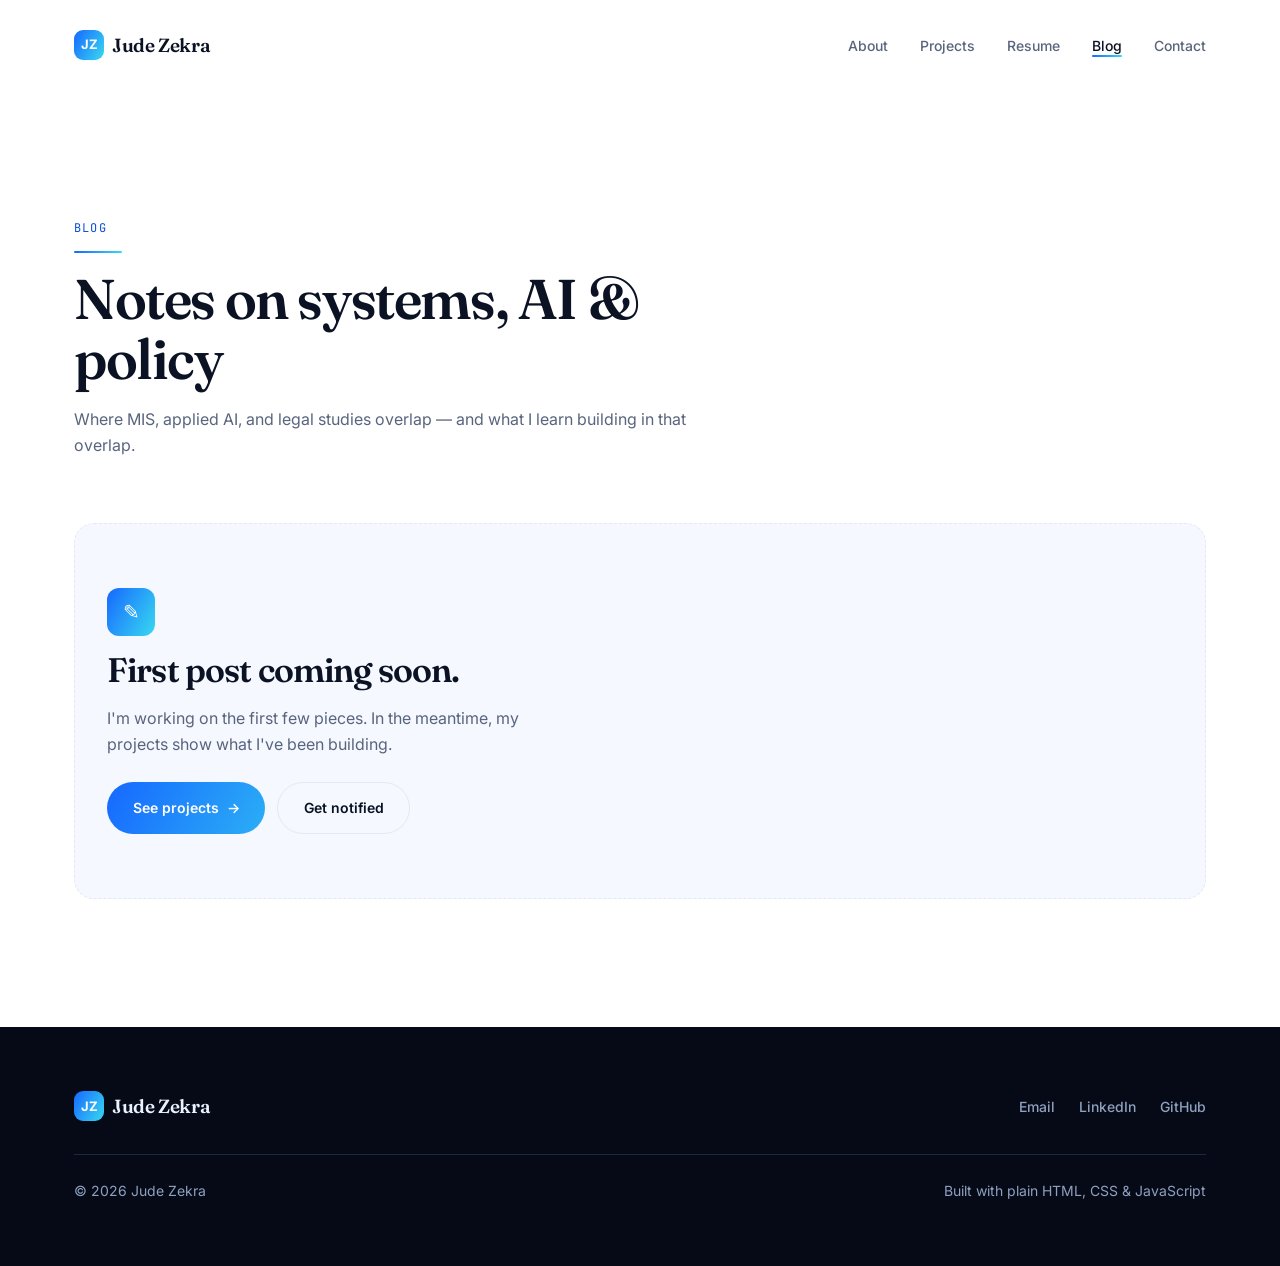
==== commit f5991fcf: "Add blog tab with empty state; remove all decorative shadows Blog is back as a nav item and a real p" ====
--- a/blog/index.html
+++ b/blog/index.html
@@ -13,12 +13,13 @@
 
   <meta property="og:type" content="website">
   <meta property="og:title" content="Blog — Jude Zekra">
+  <meta property="og:description" content="Writing on MIS, applied AI, and legal/regulatory topics.">
   <meta property="og:image" content="../assets/img/og-image.png">
   <meta name="twitter:card" content="summary_large_image">
 
   <link rel="preconnect" href="https://fonts.googleapis.com">
   <link rel="preconnect" href="https://fonts.gstatic.com" crossorigin>
-  <link href="https://fonts.googleapis.com/css2?family=Fraunces:opsz,wght@9..144,400;9..144,500;9..144,600&family=Inter:wght@400;500;600;700&family=JetBrains+Mono:wght@400;500&display=swap" rel="stylesheet">
+  <link href="https://fonts.googleapis.com/css2?family=Fraunces:opsz,wght@9..144,400;9..144,600;9..144,700&family=Inter:wght@400;500;600;700&family=JetBrains+Mono:wght@400;500&display=swap" rel="stylesheet">
 
   <link rel="stylesheet" href="../assets/css/variables.css">
   <link rel="stylesheet" href="../assets/css/base.css">
@@ -27,6 +28,8 @@
   <link rel="stylesheet" href="../assets/css/animations.css">
 </head>
 <body>
+
+  <div class="intro"><div class="intro-mark">JZ</div></div>
 
   <div class="scroll-progress"></div>
 
@@ -41,7 +44,7 @@
           <li><a href="../index.html#about" class="nav-link">About</a></li>
           <li><a href="../index.html#projects" class="nav-link">Projects</a></li>
           <li><a href="../resume.html" class="nav-link">Resume</a></li>
-          <li><a href="index.html" class="nav-link is-active">Writing</a></li>
+          <li><a href="index.html" class="nav-link is-active">Blog</a></li>
           <li><a href="../index.html#contact" class="nav-link">Contact</a></li>
         </ul>
       </nav>
@@ -53,49 +56,22 @@
     <section class="section">
       <div class="container">
         <div class="section-head" data-reveal>
-          <span class="section-label">Writing</span>
+          <span class="section-label">Blog</span>
           <h1 style="font-size:var(--fs-h1);">Notes on systems, AI &amp; policy</h1>
-          <p style="color:var(--ink-soft); margin-top:var(--space-4);">Where MIS, applied AI, and legal studies overlap — and what I learn building in that overlap.</p>
+          <p style="color:var(--ink-soft); margin-top:var(--space-4);">
+            Where MIS, applied AI, and legal studies overlap — and what I learn building in that overlap.
+          </p>
         </div>
 
-        <div class="grid-12">
-          <div class="span-4" data-reveal>
-            <article class="card" data-tilt>
-              <div class="card-media"><img src="../assets/img/blog/post-1.svg" alt=""></div>
-              <div class="card-body">
-                <span class="card-index">Jan 12, 2026 · 4 min read</span>
-                <h3 class="card-title">What Building a Sales Dashboard Taught Me About Data Trust</h3>
-                <p class="card-desc">Why a dashboard is only as credible as the pipeline feeding it.</p>
-                <div class="tag-row"><span class="tag">MIS</span><span class="tag">BI</span></div>
-                <a href="post-mis-dashboard-lessons.html" class="card-link">Read <span class="btn-arrow">→</span></a>
-              </div>
-            </article>
-          </div>
-
-          <div class="span-4" data-reveal>
-            <article class="card" data-tilt>
-              <div class="card-media"><img src="../assets/img/blog/post-2.svg" alt=""></div>
-              <div class="card-body">
-                <span class="card-index">Feb 3, 2026 · 6 min read</span>
-                <h3 class="card-title">A Plain-English Primer on AI Governance Frameworks</h3>
-                <p class="card-desc">EU AI Act risk tiers and the NIST AI RMF, explained without the jargon.</p>
-                <div class="tag-row"><span class="tag">AI</span><span class="tag">Governance</span></div>
-                <a href="post-ai-governance-primer.html" class="card-link">Read <span class="btn-arrow">→</span></a>
-              </div>
-            </article>
-          </div>
-
-          <div class="span-4" data-reveal>
-            <article class="card" data-tilt>
-              <div class="card-media"><img src="../assets/img/blog/post-3.svg" alt=""></div>
-              <div class="card-body">
-                <span class="card-index">Mar 21, 2026 · 5 min read</span>
-                <h3 class="card-title">Where Legal Studies Meets Systems Analysis</h3>
-                <p class="card-desc">Requirements gathering looks a lot like statutory interpretation once you notice it.</p>
-                <div class="tag-row"><span class="tag">Legal</span><span class="tag">Systems</span></div>
-                <a href="post-legal-tech-compliance.html" class="card-link">Read <span class="btn-arrow">→</span></a>
-              </div>
-            </article>
+        <div class="empty-state" data-reveal="scale">
+          <span class="empty-mark">✎</span>
+          <h2 style="font-size:var(--fs-h2);">First post coming soon.</h2>
+          <p style="color:var(--ink-soft); max-width:44ch;">
+            I'm working on the first few pieces. In the meantime, my projects show what I've been building.
+          </p>
+          <div style="display:flex; gap:var(--space-3); flex-wrap:wrap; margin-top:var(--space-2);">
+            <a href="../index.html#projects" class="btn btn-primary" data-magnetic="0.2">See projects <span class="btn-arrow">→</span></a>
+            <a href="mailto:judezekra@yahoo.com" class="btn btn-outline">Get notified</a>
           </div>
         </div>
       </div>
@@ -106,14 +82,15 @@
     <div class="container">
       <div class="footer-top">
         <a href="../index.html" class="logo"><span class="logo-mark">JZ</span> Jude Zekra</a>
-        <div style="display:flex; gap:var(--space-6);">
-          <a href="mailto:judezekra@yahoo.com" class="nav-link">Email</a>
-          <a href="https://linkedin.com" class="nav-link">LinkedIn</a>
-          <a href="https://github.com/judezekra" class="nav-link">GitHub</a>
+        <div style="display:flex; gap:var(--space-6); flex-wrap:wrap;">
+          <a href="mailto:judezekra@yahoo.com" class="social-link">Email</a>
+          <a href="https://www.linkedin.com/in/jude-zekra-260562241/" class="social-link">LinkedIn</a>
+          <a href="https://github.com/judezekra" class="social-link">GitHub</a>
         </div>
       </div>
-      <div class="footer-grid" style="font-size:var(--fs-small); color:var(--ink-soft);">
+      <div class="footer-grid">
         <span>© 2026 Jude Zekra</span>
+        <span>Built with plain HTML, CSS &amp; JavaScript</span>
       </div>
     </div>
   </footer>
--- a/assets/css/variables.css
+++ b/assets/css/variables.css
@@ -92,12 +92,6 @@
   --dur-base: 400ms;
   --dur-slow: 800ms;
 
-  /* Shadows / glow */
-  --shadow-sm: 0 2px 8px rgba(10, 18, 36, 0.06);
-  --shadow-md: 0 12px 32px rgba(10, 18, 36, 0.10);
-  --shadow-lg: 0 28px 64px rgba(10, 18, 36, 0.16);
-  --glow-blue: 0 12px 40px rgba(22, 104, 255, 0.32);
-  --glow-blue-strong: 0 18px 60px rgba(22, 104, 255, 0.45);
 }
 
 @media (prefers-reduced-motion: reduce) {
--- a/assets/css/components.css
+++ b/assets/css/components.css
@@ -37,7 +37,6 @@
   font-family: var(--font-body);
   font-weight: 700;
   letter-spacing: 0;
-  box-shadow: var(--glow-blue);
   transition: transform var(--dur-base) var(--ease-spring);
 }
 
@@ -118,7 +117,6 @@
   font-weight: 600;
   overflow: hidden;
   transition: transform var(--dur-base) var(--ease-spring),
-              box-shadow var(--dur-base) var(--ease-out),
               border-color var(--dur-fast) var(--ease-out),
               color var(--dur-fast) var(--ease-out);
 }
@@ -127,12 +125,10 @@
   background: var(--gradient-accent);
   background-size: 160% 160%;
   color: #fff;
-  box-shadow: var(--glow-blue);
 }
 
 .btn-primary:hover {
   transform: translateY(-3px);
-  box-shadow: var(--glow-blue-strong);
   animation: gradient-drift 3s ease infinite;
 }
 
@@ -185,7 +181,6 @@
   flex-direction: column;
   height: 100%;
   transition: transform var(--dur-base) var(--ease-out),
-              box-shadow var(--dur-base) var(--ease-out),
               border-color var(--dur-base) var(--ease-out);
 }
 
@@ -205,10 +200,7 @@
   z-index: 2;
 }
 
-.card:hover {
-  transform: translateY(-8px);
-  box-shadow: var(--shadow-lg);
-}
+.card:hover { transform: translateY(-8px); }
 
 .card:hover::before { opacity: 1; }
 
@@ -478,6 +470,130 @@
   outline: none;
 }
 
+/* ---------- Floating particles ---------- */
+.particle {
+  position: absolute;
+  border-radius: 50%;
+  background: var(--blue-300);
+  opacity: 0;
+  pointer-events: none;
+  animation: drift-particle linear infinite;
+}
+
+/* ---------- Scroll-spy dots ---------- */
+.spy-nav {
+  position: fixed;
+  right: var(--space-6);
+  top: 50%;
+  transform: translateY(-50%);
+  z-index: 90;
+  display: flex;
+  flex-direction: column;
+  gap: var(--space-4);
+}
+
+@media (max-width: 1100px) { .spy-nav { display: none; } }
+
+.spy-dot {
+  position: relative;
+  width: 9px; height: 9px;
+  border-radius: 50%;
+  border: 1.5px solid var(--blue-300);
+  background: transparent;
+  opacity: 0.45;
+  transition: opacity var(--dur-fast) var(--ease-out),
+              transform var(--dur-base) var(--ease-spring),
+              background var(--dur-fast) var(--ease-out);
+}
+
+.spy-dot:hover { opacity: 1; transform: scale(1.3); }
+
+.spy-dot.is-active {
+  opacity: 1;
+  background: var(--gradient-accent);
+  border-color: transparent;
+  transform: scale(1.35);
+}
+
+.spy-dot::before {
+  content: attr(data-label);
+  position: absolute;
+  right: calc(100% + 12px);
+  top: 50%;
+  transform: translateY(-50%) translateX(6px);
+  font-family: var(--font-mono);
+  font-size: var(--fs-micro);
+  letter-spacing: var(--ls-micro);
+  text-transform: uppercase;
+  color: var(--ink-soft);
+  white-space: nowrap;
+  opacity: 0;
+  pointer-events: none;
+  transition: opacity var(--dur-fast) var(--ease-out),
+              transform var(--dur-base) var(--ease-out);
+}
+
+.spy-dot:hover::before { opacity: 1; transform: translateY(-50%) translateX(0); }
+
+/* ---------- Empty state ---------- */
+.empty-state {
+  display: flex;
+  flex-direction: column;
+  align-items: flex-start;
+  gap: var(--space-4);
+  padding: var(--space-16) var(--space-8);
+  border: 1px dashed var(--border);
+  border-radius: var(--radius-lg);
+  background: var(--color-bg-alt);
+}
+
+.empty-mark {
+  display: grid;
+  place-items: center;
+  width: 48px; height: 48px;
+  border-radius: var(--radius-md);
+  background: var(--gradient-accent);
+  color: #fff;
+  font-size: 1.25rem;
+}
+
+/* ---------- Contact card ---------- */
+.contact-card {
+  display: flex;
+  flex-direction: column;
+  align-items: flex-start;
+  gap: var(--space-4);
+  padding: var(--space-8);
+  border: 1px solid var(--border);
+  border-radius: var(--radius-lg);
+  background: rgba(255, 255, 255, 0.03);
+  backdrop-filter: blur(6px);
+  -webkit-backdrop-filter: blur(6px);
+}
+
+.contact-card .section-label { margin-bottom: 0; }
+
+.contact-email {
+  font-family: var(--font-display);
+  font-size: clamp(1.375rem, 2.4vw, 2rem);
+  font-weight: 600;
+  letter-spacing: -0.02em;
+  word-break: break-word;
+  background: var(--gradient-accent);
+  background-size: 200% 200%;
+  -webkit-background-clip: text;
+  background-clip: text;
+  color: transparent;
+  animation: gradient-drift 8s ease-in-out infinite;
+  transition: opacity var(--dur-fast) var(--ease-out);
+}
+
+.contact-email:hover { opacity: 0.75; }
+
+@media (prefers-reduced-motion: reduce) {
+  .contact-email { animation: none; }
+}
+
 /* ---------- Contact / footer social links ---------- */
 .social-link {
   display: inline-flex;
--- a/assets/css/animations.css
+++ b/assets/css/animations.css
@@ -1,5 +1,5 @@
 /* ==========================================================================
-   Motion system — keyframes, scroll reveals, entrance choreography
+   Motion system — keyframes, entrance choreography, scroll reveals
    ========================================================================== */
 
 /* ---------- Keyframes ---------- */
@@ -25,9 +25,9 @@
   to   { opacity: 1; transform: translateY(0); }
 }
 
-@keyframes line-grow {
-  from { transform: scaleX(0); }
-  to   { transform: scaleX(1); }
+@keyframes word-rise {
+  from { opacity: 0; transform: translateY(100%) rotate(4deg); }
+  to   { opacity: 1; transform: translateY(0) rotate(0); }
 }
 
 @keyframes pulse-ring {
@@ -41,23 +41,83 @@
   50%      { transform: translateY(8px); opacity: 1; }
 }
 
-@keyframes shimmer {
-  from { background-position: -200% 0; }
-  to   { background-position: 200% 0; }
+@keyframes drift-particle {
+  0%   { transform: translateY(0) translateX(0); opacity: 0; }
+  10%  { opacity: 1; }
+  90%  { opacity: 1; }
+  100% { transform: translateY(-120px) translateX(30px); opacity: 0; }
 }
 
-/* ---------- Hero entrance choreography ---------- */
+@keyframes curtain-lift {
+  from { transform: translateY(0); }
+  to   { transform: translateY(-100%); }
+}
+
+@keyframes intro-mark {
+  0%   { opacity: 0; transform: scale(0.8); }
+  40%  { opacity: 1; transform: scale(1); }
+  100% { opacity: 0; transform: scale(1.1); }
+}
+
+@keyframes ripple-out {
+  to { transform: scale(3); opacity: 0; }
+}
+
+/* ---------- Page-load curtain ---------- */
+
+.intro {
+  position: fixed;
+  inset: 0;
+  z-index: 999;
+  background: var(--navy-900);
+  display: grid;
+  place-items: center;
+  animation: curtain-lift 700ms var(--ease-out) 750ms forwards;
+}
+
+.intro-mark {
+  width: 56px; height: 56px;
+  border-radius: 16px;
+  background: var(--gradient-accent);
+  display: grid;
+  place-items: center;
+  color: #fff;
+  font-weight: 700;
+  font-size: 1.125rem;
+  animation: intro-mark 1100ms var(--ease-out) forwards;
+}
+
+/* ---------- Hero headline: word-by-word rise ---------- */
+
+.split-word {
+  display: inline-block;
+  overflow: hidden;
+  vertical-align: bottom;
+  padding-bottom: 0.08em;
+}
+
+.split-word > span {
+  display: inline-block;
+  opacity: 0;
+  animation: word-rise 900ms var(--ease-out) forwards;
+  animation-delay: calc(900ms + var(--w, 0) * 70ms);
+}
+
+/* ---------- Hero entrance stagger (non-headline elements) ---------- */
 
 .hero-stagger > * {
   opacity: 0;
   animation: fade-up 900ms var(--ease-out) forwards;
 }
-.hero-stagger > *:nth-child(1) { animation-delay: 120ms; }
-.hero-stagger > *:nth-child(2) { animation-delay: 240ms; }
-.hero-stagger > *:nth-child(3) { animation-delay: 360ms; }
-.hero-stagger > *:nth-child(4) { animation-delay: 480ms; }
-.hero-stagger > *:nth-child(5) { animation-delay: 600ms; }
-.hero-stagger > *:nth-child(6) { animation-delay: 720ms; }
+.hero-stagger > *:nth-child(1) { animation-delay: 850ms; }
+.hero-stagger > *:nth-child(2) { animation-delay: 900ms; }
+.hero-stagger > *:nth-child(3) { animation-delay: 1150ms; }
+.hero-stagger > *:nth-child(4) { animation-delay: 1250ms; }
+.hero-stagger > *:nth-child(5) { animation-delay: 1350ms; }
+.hero-stagger > *:nth-child(6) { animation-delay: 1450ms; }
+
+/* The headline animates its own words, so it shouldn't fade as a block */
+.hero-stagger > h1 { opacity: 1; animation: none; }
 
 /* ---------- Scroll reveal ---------- */
 
@@ -76,10 +136,15 @@
 [data-reveal="right"] { transform: translateX(40px); }
 [data-reveal="scale"] { transform: scale(0.94); }
 
-[data-reveal].is-visible {
-  opacity: 1;
-  transform: none;
+[data-reveal].is-visible { opacity: 1; transform: none; }
+
+/* Image wipe reveal — the picture uncovers itself rather than fading */
+.card-media img {
+  clip-path: inset(0 0 100% 0);
+  transition: clip-path 1s var(--ease-out) 150ms, transform var(--dur-slow) var(--ease-out);
 }
+
+[data-reveal].is-visible .card-media img { clip-path: inset(0 0 0 0); }
 
 /* ---------- Animated section label underline ---------- */
 
@@ -99,18 +164,27 @@
 [data-reveal].is-visible .section-label::after,
 .section-label.is-visible::after { transform: scaleX(1); }
 
-/* ---------- Reduced motion: strip everything down ---------- */
+/* ---------- Button ripple ---------- */
+
+.ripple {
+  position: absolute;
+  border-radius: 50%;
+  background: rgba(255, 255, 255, 0.45);
+  width: 60px; height: 60px;
+  margin: -30px 0 0 -30px;
+  pointer-events: none;
+  animation: ripple-out 650ms var(--ease-out) forwards;
+}
+
+/* ---------- Reduced motion ---------- */
 
 @media (prefers-reduced-motion: reduce) {
-  .hero-stagger > * {
-    opacity: 1;
-    animation: none;
-  }
-  [data-reveal] {
-    opacity: 1;
-    transform: none;
-    transition: none;
-  }
+  .intro { display: none; }
+  .hero-stagger > * { opacity: 1; animation: none; }
+  .split-word > span { opacity: 1; animation: none; }
+  [data-reveal] { opacity: 1; transform: none; transition: none; }
+  .card-media img { clip-path: none; transition: none; }
   .section-label::after { transform: scaleX(1); transition: none; }
-  .orb, .marquee-track, .scroll-cue-dot, .pulse-ring { animation: none !important; }
+  .orb, .marquee-track, .scroll-cue-dot, .particle { animation: none !important; }
+  .ripple { display: none; }
 }
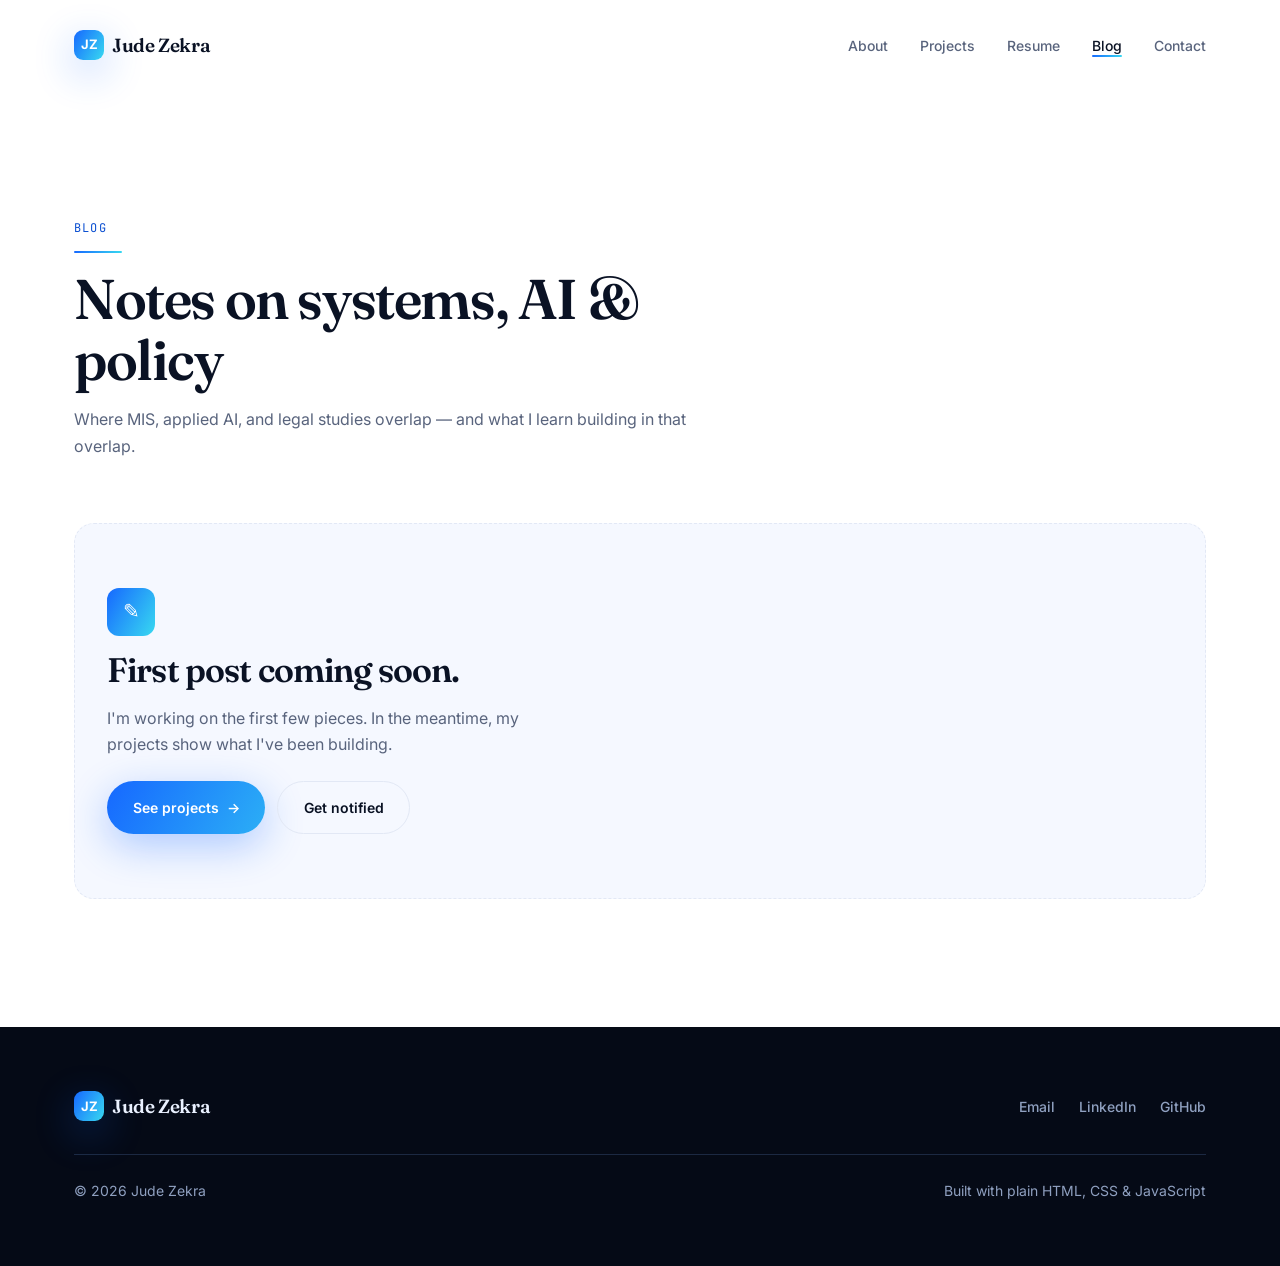
==== commit 94f71278: "Revert heavy animation pass and fix the lag Roll design files back to 18a9cfb, dropping the intro cu" ====
--- a/blog/index.html
+++ b/blog/index.html
@@ -28,8 +28,6 @@
   <link rel="stylesheet" href="../assets/css/animations.css">
 </head>
 <body>
-
-  <div class="intro"><div class="intro-mark">JZ</div></div>
 
   <div class="scroll-progress"></div>
 
--- a/assets/css/variables.css
+++ b/assets/css/variables.css
@@ -92,6 +92,12 @@
   --dur-base: 400ms;
   --dur-slow: 800ms;
 
+  /* Shadows / glow */
+  --shadow-sm: 0 2px 8px rgba(10, 18, 36, 0.06);
+  --shadow-md: 0 12px 32px rgba(10, 18, 36, 0.10);
+  --shadow-lg: 0 28px 64px rgba(10, 18, 36, 0.16);
+  --glow-blue: 0 12px 40px rgba(22, 104, 255, 0.32);
+  --glow-blue-strong: 0 18px 60px rgba(22, 104, 255, 0.45);
 }
 
 @media (prefers-reduced-motion: reduce) {
--- a/assets/css/layout.css
+++ b/assets/css/layout.css
@@ -73,21 +73,20 @@
   border-bottom: 1px solid transparent;
   transition: background var(--dur-base) var(--ease-out),
               border-color var(--dur-base) var(--ease-out),
-              backdrop-filter var(--dur-base) var(--ease-out),
               padding-block var(--dur-base) var(--ease-out);
 }
 
+/* Opaque rather than blurred: backdrop-filter on a sticky bar forces a
+   repaint of everything behind it on every scroll frame. */
 .site-header.is-scrolled {
   padding-block: var(--space-3);
-  background: rgba(5, 10, 22, 0.72);
-  backdrop-filter: blur(16px) saturate(140%);
-  -webkit-backdrop-filter: blur(16px) saturate(140%);
+  background: var(--navy-900);
   border-bottom-color: var(--color-dark-border);
 }
 
 /* Light-page variant (resume, blog, 404) */
 .site-header--light.is-scrolled {
-  background: rgba(255, 255, 255, 0.82);
+  background: var(--color-bg);
   border-bottom-color: var(--color-border);
 }
 
--- a/assets/css/components.css
+++ b/assets/css/components.css
@@ -37,6 +37,7 @@
   font-family: var(--font-body);
   font-weight: 700;
   letter-spacing: 0;
+  box-shadow: var(--glow-blue);
   transition: transform var(--dur-base) var(--ease-spring);
 }
 
@@ -99,8 +100,7 @@
     display: block;
     position: fixed;
     inset: 0;
-    background: rgba(5, 10, 22, 0.55);
-    backdrop-filter: blur(3px);
+    background: rgba(5, 10, 22, 0.6);
     z-index: 90;
   }
 }
@@ -117,6 +117,7 @@
   font-weight: 600;
   overflow: hidden;
   transition: transform var(--dur-base) var(--ease-spring),
+              box-shadow var(--dur-base) var(--ease-out),
               border-color var(--dur-fast) var(--ease-out),
               color var(--dur-fast) var(--ease-out);
 }
@@ -125,10 +126,12 @@
   background: var(--gradient-accent);
   background-size: 160% 160%;
   color: #fff;
+  box-shadow: var(--glow-blue);
 }
 
 .btn-primary:hover {
   transform: translateY(-3px);
+  box-shadow: var(--glow-blue-strong);
   animation: gradient-drift 3s ease infinite;
 }
 
@@ -181,6 +184,7 @@
   flex-direction: column;
   height: 100%;
   transition: transform var(--dur-base) var(--ease-out),
+              box-shadow var(--dur-base) var(--ease-out),
               border-color var(--dur-base) var(--ease-out);
 }
 
@@ -200,7 +204,10 @@
   z-index: 2;
 }
 
-.card:hover { transform: translateY(-8px); }
+.card:hover {
+  transform: translateY(-8px);
+  box-shadow: var(--shadow-lg);
+}
 
 .card:hover::before { opacity: 1; }
 
@@ -285,30 +292,29 @@
   -webkit-mask-image: radial-gradient(ellipse 80% 60% at 50% 40%, #000 30%, transparent 75%);
 }
 
-/* Floating gradient orbs */
+/* Gradient glows.
+   A radial-gradient is already soft, so no blur() filter is needed — and
+   dropping it (plus the drift animation) is what keeps the hero cheap to
+   paint. These are static: no filter, no animation, no per-frame work. */
 .orb {
   position: absolute;
   border-radius: 50%;
-  filter: blur(70px);
-  opacity: 0.55;
-  will-change: transform;
+  opacity: 0.5;
 }
 
 .orb-1 {
   width: 46vw; height: 46vw;
   max-width: 620px; max-height: 620px;
   top: -14%; right: -8%;
-  background: radial-gradient(circle, var(--blue-500), transparent 68%);
-  animation: float-orb 18s ease-in-out infinite;
+  background: radial-gradient(circle, var(--blue-500) 0%, transparent 70%);
 }
 
 .orb-2 {
   width: 38vw; height: 38vw;
   max-width: 520px; max-height: 520px;
   bottom: -18%; left: -10%;
-  background: radial-gradient(circle, var(--cyan-400), transparent 68%);
-  animation: float-orb 22s ease-in-out infinite reverse;
-  opacity: 0.35;
+  background: radial-gradient(circle, var(--cyan-400) 0%, transparent 70%);
+  opacity: 0.3;
 }
 
 .hero-content { position: relative; z-index: 1; }
@@ -470,71 +476,6 @@
   outline: none;
 }
 
-/* ---------- Floating particles ---------- */
-.particle {
-  position: absolute;
-  border-radius: 50%;
-  background: var(--blue-300);
-  opacity: 0;
-  pointer-events: none;
-  animation: drift-particle linear infinite;
-}
-
-/* ---------- Scroll-spy dots ---------- */
-.spy-nav {
-  position: fixed;
-  right: var(--space-6);
-  top: 50%;
-  transform: translateY(-50%);
-  z-index: 90;
-  display: flex;
-  flex-direction: column;
-  gap: var(--space-4);
-}
-
-@media (max-width: 1100px) { .spy-nav { display: none; } }
-
-.spy-dot {
-  position: relative;
-  width: 9px; height: 9px;
-  border-radius: 50%;
-  border: 1.5px solid var(--blue-300);
-  background: transparent;
-  opacity: 0.45;
-  transition: opacity var(--dur-fast) var(--ease-out),
-              transform var(--dur-base) var(--ease-spring),
-              background var(--dur-fast) var(--ease-out);
-}
-
-.spy-dot:hover { opacity: 1; transform: scale(1.3); }
-
-.spy-dot.is-active {
-  opacity: 1;
-  background: var(--gradient-accent);
-  border-color: transparent;
-  transform: scale(1.35);
-}
-
-.spy-dot::before {
-  content: attr(data-label);
-  position: absolute;
-  right: calc(100% + 12px);
-  top: 50%;
-  transform: translateY(-50%) translateX(6px);
-  font-family: var(--font-mono);
-  font-size: var(--fs-micro);
-  letter-spacing: var(--ls-micro);
-  text-transform: uppercase;
-  color: var(--ink-soft);
-  white-space: nowrap;
-  opacity: 0;
-  pointer-events: none;
-  transition: opacity var(--dur-fast) var(--ease-out),
-              transform var(--dur-base) var(--ease-out);
-}
-
-.spy-dot:hover::before { opacity: 1; transform: translateY(-50%) translateX(0); }
-
 /* ---------- Empty state ---------- */
 .empty-state {
   display: flex;
@@ -567,8 +508,6 @@
   border: 1px solid var(--border);
   border-radius: var(--radius-lg);
   background: rgba(255, 255, 255, 0.03);
-  backdrop-filter: blur(6px);
-  -webkit-backdrop-filter: blur(6px);
 }
 
 .contact-card .section-label { margin-bottom: 0; }
--- a/assets/css/animations.css
+++ b/assets/css/animations.css
@@ -1,5 +1,5 @@
 /* ==========================================================================
-   Motion system — keyframes, entrance choreography, scroll reveals
+   Motion system — keyframes, scroll reveals, entrance choreography
    ========================================================================== */
 
 /* ---------- Keyframes ---------- */
@@ -7,12 +7,6 @@
 @keyframes gradient-drift {
   0%, 100% { background-position: 0% 50%; }
   50%      { background-position: 100% 50%; }
-}
-
-@keyframes float-orb {
-  0%, 100% { transform: translate(0, 0) scale(1); }
-  33%      { transform: translate(4%, -6%) scale(1.08); }
-  66%      { transform: translate(-3%, 5%) scale(0.95); }
 }
 
 @keyframes marquee-scroll {
@@ -25,9 +19,9 @@
   to   { opacity: 1; transform: translateY(0); }
 }
 
-@keyframes word-rise {
-  from { opacity: 0; transform: translateY(100%) rotate(4deg); }
-  to   { opacity: 1; transform: translateY(0) rotate(0); }
+@keyframes line-grow {
+  from { transform: scaleX(0); }
+  to   { transform: scaleX(1); }
 }
 
 @keyframes pulse-ring {
@@ -41,83 +35,23 @@
   50%      { transform: translateY(8px); opacity: 1; }
 }
 
-@keyframes drift-particle {
-  0%   { transform: translateY(0) translateX(0); opacity: 0; }
-  10%  { opacity: 1; }
-  90%  { opacity: 1; }
-  100% { transform: translateY(-120px) translateX(30px); opacity: 0; }
+@keyframes shimmer {
+  from { background-position: -200% 0; }
+  to   { background-position: 200% 0; }
 }
 
-@keyframes curtain-lift {
-  from { transform: translateY(0); }
-  to   { transform: translateY(-100%); }
-}
-
-@keyframes intro-mark {
-  0%   { opacity: 0; transform: scale(0.8); }
-  40%  { opacity: 1; transform: scale(1); }
-  100% { opacity: 0; transform: scale(1.1); }
-}
-
-@keyframes ripple-out {
-  to { transform: scale(3); opacity: 0; }
-}
-
-/* ---------- Page-load curtain ---------- */
-
-.intro {
-  position: fixed;
-  inset: 0;
-  z-index: 999;
-  background: var(--navy-900);
-  display: grid;
-  place-items: center;
-  animation: curtain-lift 700ms var(--ease-out) 750ms forwards;
-}
-
-.intro-mark {
-  width: 56px; height: 56px;
-  border-radius: 16px;
-  background: var(--gradient-accent);
-  display: grid;
-  place-items: center;
-  color: #fff;
-  font-weight: 700;
-  font-size: 1.125rem;
-  animation: intro-mark 1100ms var(--ease-out) forwards;
-}
-
-/* ---------- Hero headline: word-by-word rise ---------- */
-
-.split-word {
-  display: inline-block;
-  overflow: hidden;
-  vertical-align: bottom;
-  padding-bottom: 0.08em;
-}
-
-.split-word > span {
-  display: inline-block;
-  opacity: 0;
-  animation: word-rise 900ms var(--ease-out) forwards;
-  animation-delay: calc(900ms + var(--w, 0) * 70ms);
-}
-
-/* ---------- Hero entrance stagger (non-headline elements) ---------- */
+/* ---------- Hero entrance choreography ---------- */
 
 .hero-stagger > * {
   opacity: 0;
   animation: fade-up 900ms var(--ease-out) forwards;
 }
-.hero-stagger > *:nth-child(1) { animation-delay: 850ms; }
-.hero-stagger > *:nth-child(2) { animation-delay: 900ms; }
-.hero-stagger > *:nth-child(3) { animation-delay: 1150ms; }
-.hero-stagger > *:nth-child(4) { animation-delay: 1250ms; }
-.hero-stagger > *:nth-child(5) { animation-delay: 1350ms; }
-.hero-stagger > *:nth-child(6) { animation-delay: 1450ms; }
-
-/* The headline animates its own words, so it shouldn't fade as a block */
-.hero-stagger > h1 { opacity: 1; animation: none; }
+.hero-stagger > *:nth-child(1) { animation-delay: 120ms; }
+.hero-stagger > *:nth-child(2) { animation-delay: 240ms; }
+.hero-stagger > *:nth-child(3) { animation-delay: 360ms; }
+.hero-stagger > *:nth-child(4) { animation-delay: 480ms; }
+.hero-stagger > *:nth-child(5) { animation-delay: 600ms; }
+.hero-stagger > *:nth-child(6) { animation-delay: 720ms; }
 
 /* ---------- Scroll reveal ---------- */
 
@@ -127,7 +61,6 @@
     opacity var(--dur-slow) var(--ease-out),
     transform var(--dur-slow) var(--ease-out);
   transition-delay: calc(var(--i, 0) * 90ms);
-  will-change: opacity, transform;
 }
 
 [data-reveal="up"],
@@ -136,15 +69,10 @@
 [data-reveal="right"] { transform: translateX(40px); }
 [data-reveal="scale"] { transform: scale(0.94); }
 
-[data-reveal].is-visible { opacity: 1; transform: none; }
-
-/* Image wipe reveal — the picture uncovers itself rather than fading */
-.card-media img {
-  clip-path: inset(0 0 100% 0);
-  transition: clip-path 1s var(--ease-out) 150ms, transform var(--dur-slow) var(--ease-out);
+[data-reveal].is-visible {
+  opacity: 1;
+  transform: none;
 }
-
-[data-reveal].is-visible .card-media img { clip-path: inset(0 0 0 0); }
 
 /* ---------- Animated section label underline ---------- */
 
@@ -164,27 +92,18 @@
 [data-reveal].is-visible .section-label::after,
 .section-label.is-visible::after { transform: scaleX(1); }
 
-/* ---------- Button ripple ---------- */
-
-.ripple {
-  position: absolute;
-  border-radius: 50%;
-  background: rgba(255, 255, 255, 0.45);
-  width: 60px; height: 60px;
-  margin: -30px 0 0 -30px;
-  pointer-events: none;
-  animation: ripple-out 650ms var(--ease-out) forwards;
-}
-
-/* ---------- Reduced motion ---------- */
+/* ---------- Reduced motion: strip everything down ---------- */
 
 @media (prefers-reduced-motion: reduce) {
-  .intro { display: none; }
-  .hero-stagger > * { opacity: 1; animation: none; }
-  .split-word > span { opacity: 1; animation: none; }
-  [data-reveal] { opacity: 1; transform: none; transition: none; }
-  .card-media img { clip-path: none; transition: none; }
+  .hero-stagger > * {
+    opacity: 1;
+    animation: none;
+  }
+  [data-reveal] {
+    opacity: 1;
+    transform: none;
+    transition: none;
+  }
   .section-label::after { transform: scaleX(1); transition: none; }
-  .orb, .marquee-track, .scroll-cue-dot, .particle { animation: none !important; }
-  .ripple { display: none; }
+  .marquee-track, .scroll-cue-dot, .pulse-dot::after { animation: none !important; }
 }
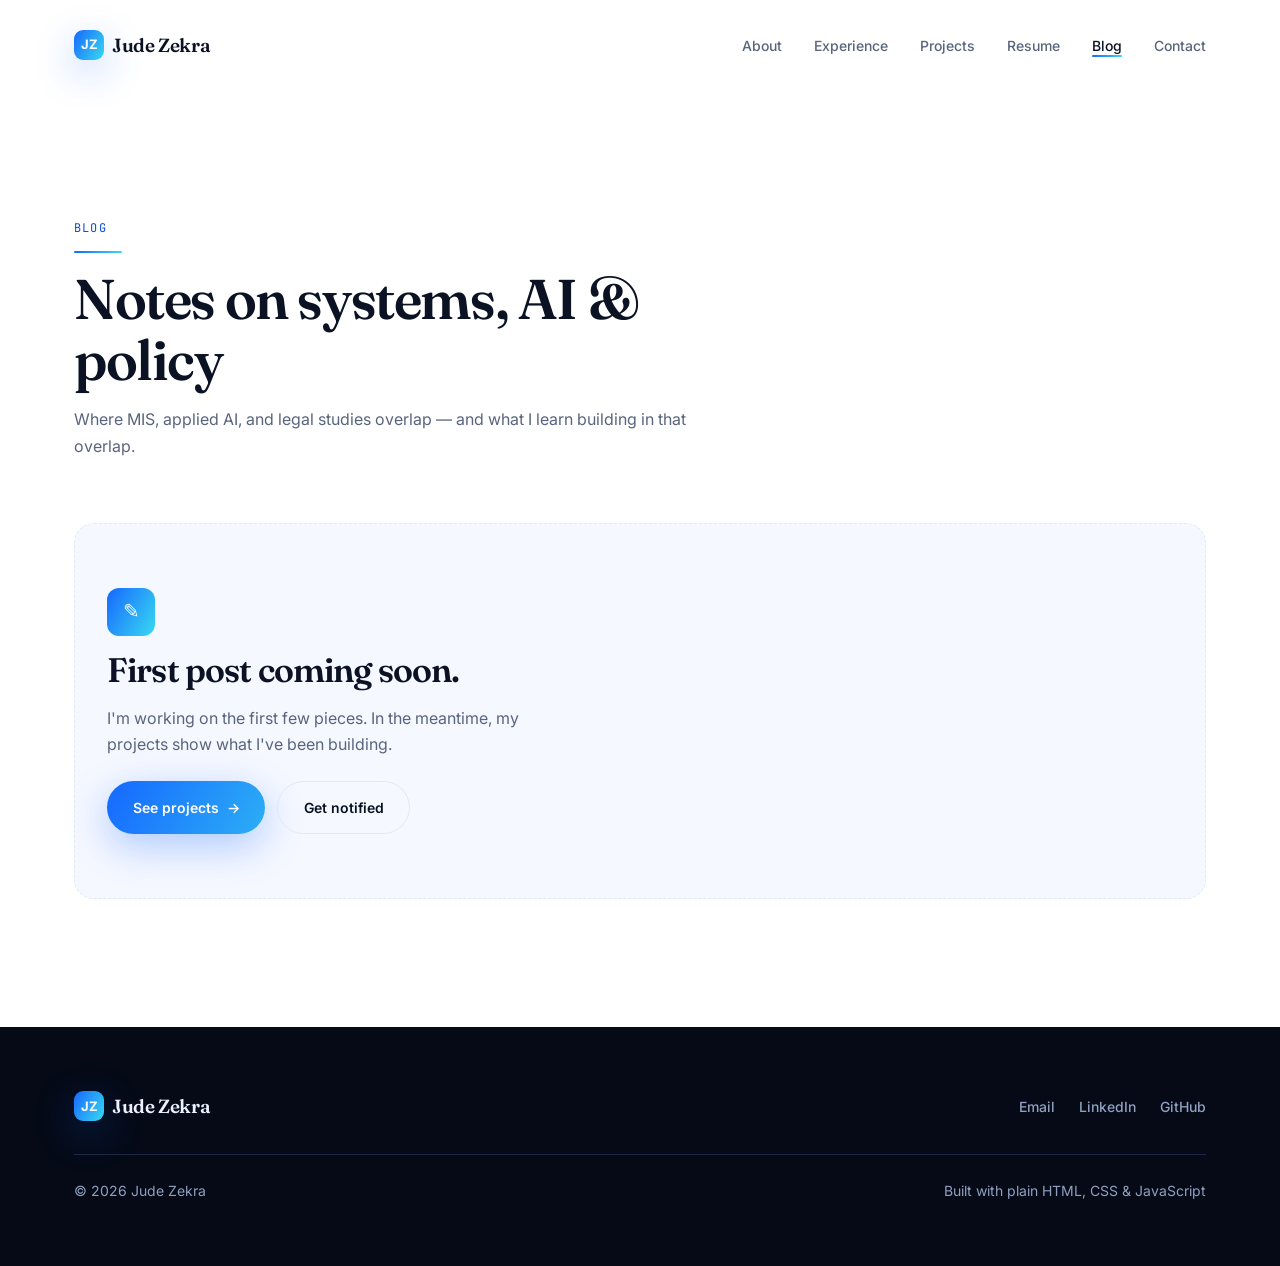
==== commit b35316ba: "Replace all placeholder content with real résumé material Everything on the site was invented; it is" ====
--- a/blog/index.html
+++ b/blog/index.html
@@ -14,8 +14,9 @@
   <meta property="og:type" content="website">
   <meta property="og:title" content="Blog — Jude Zekra">
   <meta property="og:description" content="Writing on MIS, applied AI, and legal/regulatory topics.">
-  <meta property="og:image" content="../assets/img/og-image.png">
+  <meta property="og:image" content="https://judezekra.github.io/assets/img/og-image.png">
   <meta name="twitter:card" content="summary_large_image">
+  <link rel="canonical" href="https://judezekra.github.io/blog/">
 
   <link rel="preconnect" href="https://fonts.googleapis.com">
   <link rel="preconnect" href="https://fonts.gstatic.com" crossorigin>
@@ -40,6 +41,7 @@
       <nav id="nav-menu">
         <ul class="nav-list">
           <li><a href="../index.html#about" class="nav-link">About</a></li>
+          <li><a href="../index.html#experience" class="nav-link">Experience</a></li>
           <li><a href="../index.html#projects" class="nav-link">Projects</a></li>
           <li><a href="../resume.html" class="nav-link">Resume</a></li>
           <li><a href="index.html" class="nav-link is-active">Blog</a></li>
--- a/assets/css/components.css
+++ b/assets/css/components.css
@@ -319,6 +319,17 @@
 
 .hero-content { position: relative; z-index: 1; }
 
+.hero-name {
+  display: block;
+  font-family: var(--font-mono);
+  font-size: var(--fs-small);
+  font-weight: 500;
+  letter-spacing: var(--ls-micro);
+  text-transform: uppercase;
+  color: var(--accent-text);
+  margin-bottom: var(--space-4);
+}
+
 .eyebrow {
   display: inline-flex;
   align-items: center;
@@ -476,6 +487,24 @@
   outline: none;
 }
 
+/* ---------- Résumé bullets ----------
+   base.css strips list markers globally, so re-add them here as dots that
+   match the accent rather than reintroducing browser default discs. */
+.timeline-item ul li {
+  position: relative;
+  padding-left: var(--space-4);
+}
+
+.timeline-item ul li::before {
+  content: "";
+  position: absolute;
+  left: 0;
+  top: 0.62em;
+  width: 4px; height: 4px;
+  border-radius: 50%;
+  background: var(--accent);
+}
+
 /* ---------- Empty state ---------- */
 .empty-state {
   display: flex;
